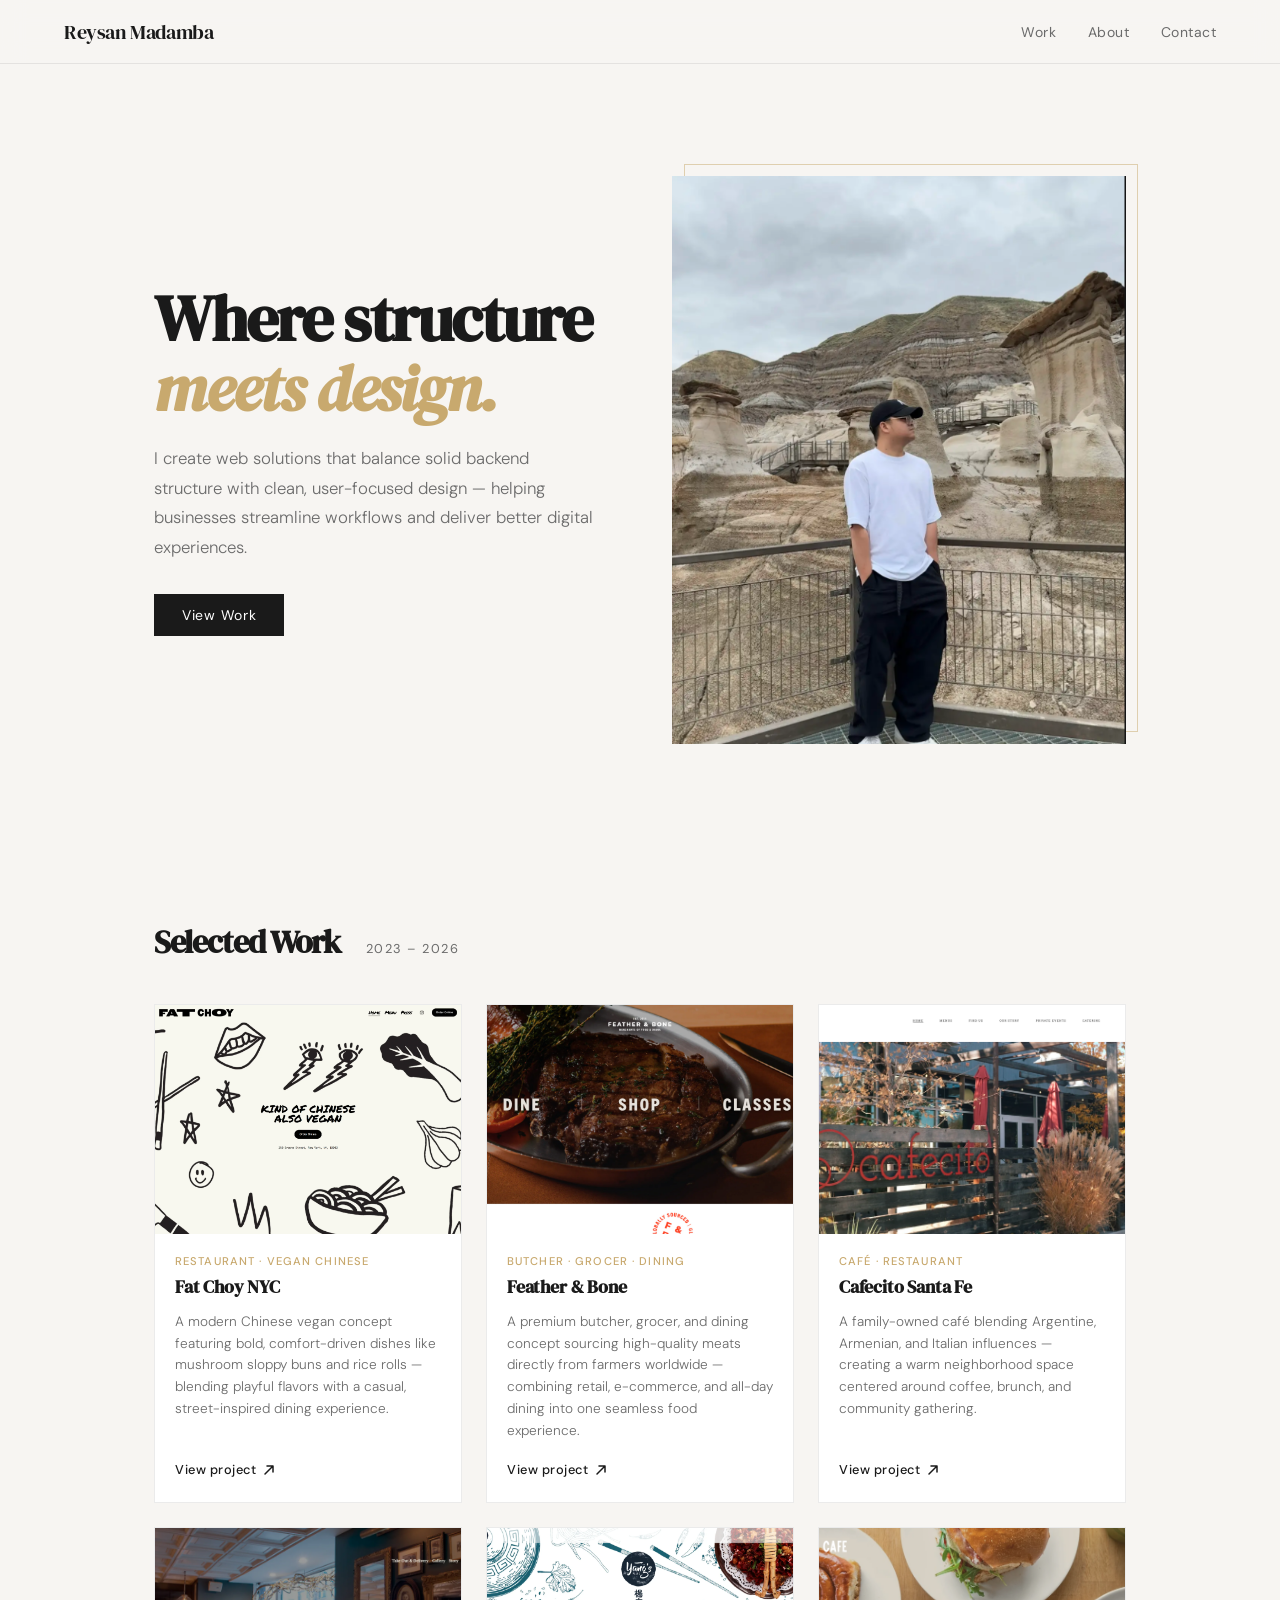
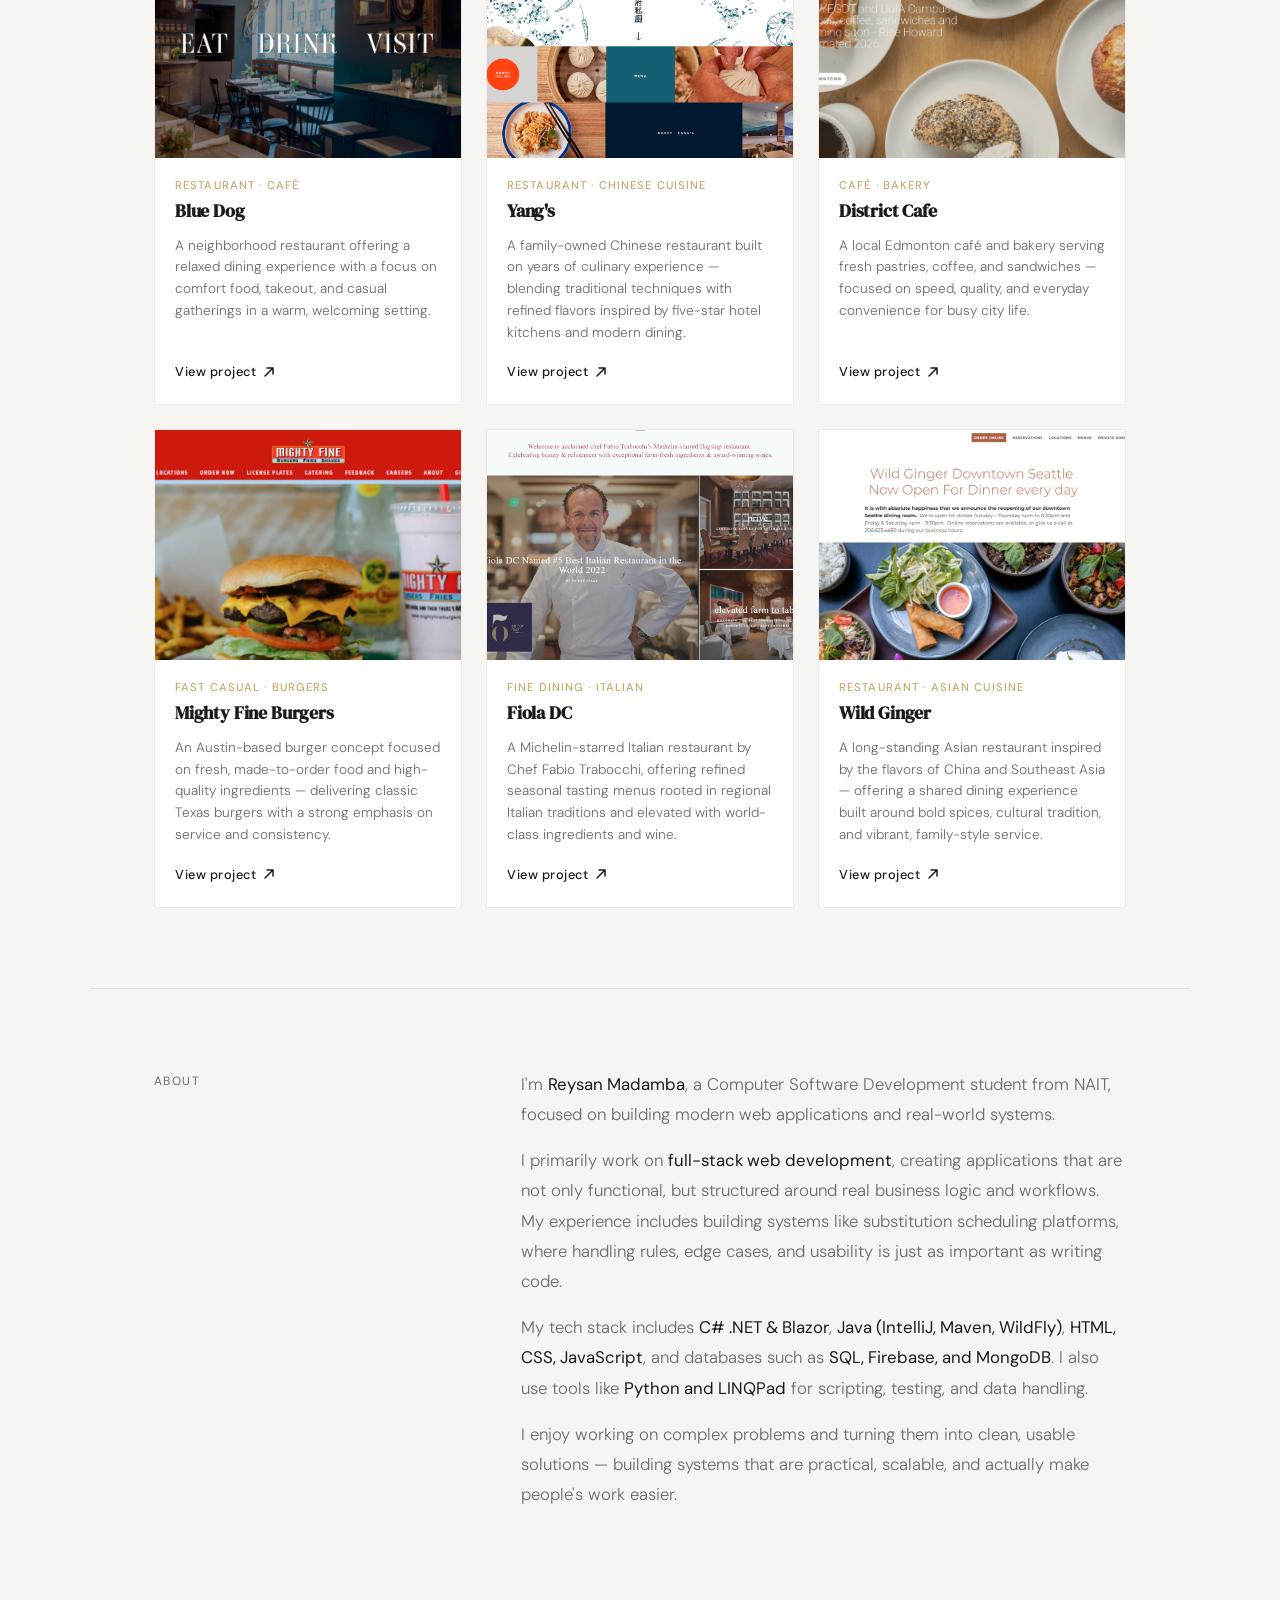
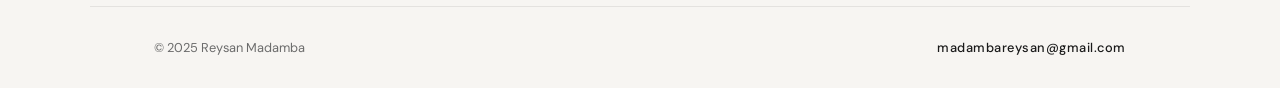
==== index.html @ d759463b "initial commit" ====
<!DOCTYPE html>
<html lang="en">

<head>
    <meta charset="UTF-8" />
    <meta name="viewport" content="width=device-width, initial-scale=1.0" />
    <title>Portfolio</title>
    <link
        href="https://fonts.googleapis.com/css2?family=DM+Serif+Display:ital@0;1&family=DM+Sans:wght@300;400;500&display=swap"
        rel="stylesheet" />
    <link rel="stylesheet" href="style.css" />
</head>

<body>

    <!-- NAV -->
    <nav>
        <a class="nav-logo" href="#">Reysan Madamba</a>
        <ul class="nav-links">
            <li><a href="#work">Work</a></li>
            <li><a href="#about">About</a></li>
            <li><a href="mailto:your@email.com">Contact</a></li>
        </ul>
    </nav>

    <!-- HERO -->
    <section class="hero">
        <div class="hero-text">
            <h1>Where structure<br /><em>meets design.</em></h1>

            <p>
                I create web solutions that balance solid backend structure with clean, user-focused design —
                helping businesses streamline workflows and deliver better digital experiences.
            </p>
            <a class="hero-cta" href="#work">View Work</a>
        </div>
        <div class="hero-photo">
            <img src="img/my-photo.png" alt="Portrait photo" />
        </div>
    </section>

    <!-- WORK -->
    <section class="work-section" id="work">
        <div class="section-header">
            <h2>Selected Work</h2>
            <span>2023 – 2026</span>
        </div>

        <div class="grid">

            <!-- Card 1 -->
            <a class="card" href="https://www.fatchoynyc.com/" target="_blank" rel="noopener">
                <div class="card-thumb">
                    <img src="img/fatchoy.png" alt="Fatchoy NYC" />
                </div>
                <div class="card-body">
                    <span class="card-tag">Restaurant · Vegan Chinese</span>
                    <h3 class="card-title">Fat Choy NYC</h3>
                    <p class="card-desc">
                        A modern Chinese vegan concept featuring bold, comfort-driven dishes like mushroom sloppy buns
                        and rice rolls — blending playful flavors with a casual, street-inspired dining experience.
                    </p>
                    <span class="card-link">
                        View project
                        <svg width="12" height="12" viewBox="0 0 12 12" fill="none" xmlns="http://www.w3.org/2000/svg">
                            <path d="M2 10L10 2M10 2H4M10 2V8" stroke="currentColor" stroke-width="1.5"
                                stroke-linecap="round" stroke-linejoin="round" />
                        </svg>
                    </span>
                </div>
            </a>

            <a class="card" href="https://featherandbone.com.hk/" target="_blank" rel="noopener">
                <div class="card-thumb">
                    <img src="img/Feather & Bone.png" alt="Feather & Bone" />
                </div>
                <div class="card-body">
                    <span class="card-tag">Butcher · Grocer · Dining</span>
                    <h3 class="card-title">Feather &amp; Bone</h3>
                    <p class="card-desc">
                        A premium butcher, grocer, and dining concept sourcing high-quality meats directly
                        from farmers worldwide — combining retail, e-commerce, and all-day dining into one
                        seamless food experience.
                    </p>
                    <span class="card-link">
                        View project
                        <svg width="12" height="12" viewBox="0 0 12 12" fill="none" xmlns="http://www.w3.org/2000/svg">
                            <path d="M2 10L10 2M10 2H4M10 2V8" stroke="currentColor" stroke-width="1.5"
                                stroke-linecap="round" stroke-linejoin="round" />
                        </svg>
                    </span>
                </div>
            </a>

            <a class="card" href="https://www.cafecitosantafe.com/" target="_blank" rel="noopener">
                <div class="card-thumb">
                    <img src="img/cafecito.png" alt="Cafecito Santa Fe" />
                </div>
                <div class="card-body">
                    <span class="card-tag">Café · Restaurant</span>
                    <h3 class="card-title">Cafecito Santa Fe</h3>
                    <p class="card-desc">
                        A family-owned café blending Argentine, Armenian, and Italian influences —
                        creating a warm neighborhood space centered around coffee, brunch, and
                        community gathering.
                    </p>
                    <span class="card-link">
                        View project
                        <svg width="12" height="12" viewBox="0 0 12 12" fill="none" xmlns="http://www.w3.org/2000/svg">
                            <path d="M2 10L10 2M10 2H4M10 2V8" stroke="currentColor" stroke-width="1.5"
                                stroke-linecap="round" stroke-linejoin="round" />
                        </svg>
                    </span>
                </div>
            </a>

            <a class="card" href="https://www.bluedognyc.com" target="_blank" rel="noopener">
                <div class="card-thumb">
                    <img src="img/bluedog.png" alt="Blue Dog NYC" />
                </div>
                <div class="card-body">
                    <span class="card-tag">Restaurant · Café</span>
                    <h3 class="card-title">Blue Dog</h3>
                    <p class="card-desc">
                        A neighborhood restaurant offering a relaxed dining experience with a focus on
                        comfort food, takeout, and casual gatherings in a warm, welcoming setting.
                    </p>
                    <span class="card-link">
                        View project
                        <svg width="12" height="12" viewBox="0 0 12 12" fill="none" xmlns="http://www.w3.org/2000/svg">
                            <path d="M2 10L10 2M10 2H4M10 2V8" stroke="currentColor" stroke-width="1.5"
                                stroke-linecap="round" stroke-linejoin="round" />
                        </svg>
                    </span>
                </div>
            </a>

            <a class="card" href="https://www.yangs.com.au/" target="_blank" rel="noopener">
                <div class="card-thumb">
                    <img src="img/yang.png" alt="Yang's Restaurant" />
                </div>
                <div class="card-body">
                    <span class="card-tag">Restaurant · Chinese Cuisine</span>
                    <h3 class="card-title">Yang's</h3>
                    <p class="card-desc">
                        A family-owned Chinese restaurant built on years of culinary experience —
                        blending traditional techniques with refined flavors inspired by five-star
                        hotel kitchens and modern dining.
                    </p>
                    <span class="card-link">
                        View project
                        <svg width="12" height="12" viewBox="0 0 12 12" fill="none" xmlns="http://www.w3.org/2000/svg">
                            <path d="M2 10L10 2M10 2H4M10 2V8" stroke="currentColor" stroke-width="1.5"
                                stroke-linecap="round" stroke-linejoin="round" />
                        </svg>
                    </span>
                </div>
            </a>

            <a class="card" href="https://districtcafe.ca/" target="_blank" rel="noopener">
                <div class="card-thumb">
                    <img src="img/distric-cafe.png" alt="District Cafe & Bakery" />
                </div>
                <div class="card-body">
                    <span class="card-tag">Café · Bakery</span>
                    <h3 class="card-title">District Cafe</h3>
                    <p class="card-desc">
                        A local Edmonton café and bakery serving fresh pastries, coffee, and sandwiches —
                        focused on speed, quality, and everyday convenience for busy city life.
                    </p>
                    <span class="card-link">
                        View project
                        <svg width="12" height="12" viewBox="0 0 12 12" fill="none" xmlns="http://www.w3.org/2000/svg">
                            <path d="M2 10L10 2M10 2H4M10 2V8" stroke="currentColor" stroke-width="1.5"
                                stroke-linecap="round" stroke-linejoin="round" />
                        </svg>
                    </span>
                </div>
            </a>

            <!-- Card 7 -->
            <a class="card" href="https://www.mightyfineburgers.com/" target="_blank" rel="noopener">
                <div class="card-thumb">
                    <img src="img/mighty-fine.png" alt="Mighty Fine Burgers" />
                </div>
                <div class="card-body">
                    <span class="card-tag">Fast Casual · Burgers</span>
                    <h3 class="card-title">Mighty Fine Burgers</h3>
                    <p class="card-desc">
                        An Austin-based burger concept focused on fresh, made-to-order food and high-quality ingredients
                        —
                        delivering classic Texas burgers with a strong emphasis on service and consistency.
                    </p>
                    <span class="card-link">
                        View project
                        <svg width="12" height="12" viewBox="0 0 12 12" fill="none" xmlns="http://www.w3.org/2000/svg">
                            <path d="M2 10L10 2M10 2H4M10 2V8" stroke="currentColor" stroke-width="1.5"
                                stroke-linecap="round" stroke-linejoin="round" />
                        </svg>
                    </span>
                </div>
            </a>

            <!-- Card 8 -->
            <a class="card" href="https://www.fioladc.com/" target="_blank" rel="noopener">
                <div class="card-thumb">
                    <img src="img/fiola.png" alt="Fiola DC" />
                </div>
                <div class="card-body">
                    <span class="card-tag">Fine Dining · Italian</span>
                    <h3 class="card-title">Fiola DC</h3>
                    <p class="card-desc">
                        A Michelin-starred Italian restaurant by Chef Fabio Trabocchi, offering refined
                        seasonal tasting menus rooted in regional Italian traditions and elevated with
                        world-class ingredients and wine.
                    </p>
                    <span class="card-link">
                        View project
                        <svg width="12" height="12" viewBox="0 0 12 12" fill="none" xmlns="http://www.w3.org/2000/svg">
                            <path d="M2 10L10 2M10 2H4M10 2V8" stroke="currentColor" stroke-width="1.5"
                                stroke-linecap="round" stroke-linejoin="round" />
                        </svg>
                    </span>
                </div>
            </a>

            <!-- Card 9 -->
            <a class="card" href="https://www.wildginger.net/" target="_blank" rel="noopener">
                <div class="card-thumb">
                    <img src="img/wild-ginger.png" alt="Wild Ginger" />
                </div>
                <div class="card-body">
                    <span class="card-tag">Restaurant · Asian Cuisine</span>
                    <h3 class="card-title">Wild Ginger</h3>
                    <p class="card-desc">
                        A long-standing Asian restaurant inspired by the flavors of China and Southeast Asia —
                        offering a shared dining experience built around bold spices, cultural tradition,
                        and vibrant, family-style service.
                    </p>
                    <span class="card-link">
                        View project
                        <svg width="12" height="12" viewBox="0 0 12 12" fill="none" xmlns="http://www.w3.org/2000/svg">
                            <path d="M2 10L10 2M10 2H4M10 2V8" stroke="currentColor" stroke-width="1.5"
                                stroke-linecap="round" stroke-linejoin="round" />
                        </svg>
                    </span>
                </div>
            </a>

        </div>
    </section>

    <!-- ABOUT -->
    <section class="about-section" id="about">
        <span class="about-label">About</span>
        <div class="about-content">
            <p>
                I'm <strong>Reysan Madamba</strong>, a Computer Software Development student from NAIT,
                focused on building modern web applications and real-world systems.
            </p>

            <p>
                I primarily work on <strong>full-stack web development</strong>, creating applications that
                are not only functional, but structured around real business logic and workflows.
                My experience includes building systems like substitution scheduling platforms,
                where handling rules, edge cases, and usability is just as important as writing code.
            </p>

            <p>
                My tech stack includes <strong>C# .NET & Blazor</strong>, <strong>Java (IntelliJ, Maven,
                    WildFly)</strong>,
                <strong>HTML, CSS, JavaScript</strong>, and databases such as <strong>SQL, Firebase, and
                    MongoDB</strong>.
                I also use tools like <strong>Python and LINQPad</strong> for scripting, testing, and data handling.
            </p>

            <p>
                I enjoy working on complex problems and turning them into clean, usable solutions —
                building systems that are practical, scalable, and actually make people's work easier.
            </p>
        </div>
    </section>

    <!-- FOOTER -->
    <footer>
        <p>&copy; 2025 Reysan Madamba</p>
        <a href="mailto:your@email.com">madambareysan@gmail.com</a>
    </footer>

</body>

</html>
---- style.css ----
*,
*::before,
*::after {
    box-sizing: border-box;
    margin: 0;
    padding: 0;
}

:root {
    --bg: #f7f5f2;
    --surface: #ffffff;
    --text-primary: #1a1a1a;
    --text-secondary: #6b6b6b;
    --accent: #c8a96e;
    --border: rgba(0, 0, 0, 0.08);
    --card-hover: #fdfcfb;
}

body {
    font-family: 'DM Sans', sans-serif;
    background: var(--bg);
    color: var(--text-primary);
    min-height: 100vh;
}

/* ── NAV ── */
nav {
    position: sticky;
    top: 0;
    z-index: 10;
    background: rgba(247, 245, 242, 0.85);
    backdrop-filter: blur(12px);
    border-bottom: 1px solid var(--border);
    padding: 0 5vw;
    display: flex;
    align-items: center;
    justify-content: space-between;
    height: 64px;
}

.nav-logo {
    font-family: 'DM Serif Display', serif;
    font-size: 1.25rem;
    color: var(--text-primary);
    text-decoration: none;
    letter-spacing: -0.02em;
}

.nav-links {
    display: flex;
    gap: 2rem;
    list-style: none;
}

.nav-links a {
    font-size: 0.875rem;
    font-weight: 400;
    color: var(--text-secondary);
    text-decoration: none;
    letter-spacing: 0.03em;
    transition: color 0.2s;
}

.nav-links a:hover {
    color: var(--text-primary);
}

/* ── HERO ── */
.hero {
    display: grid;
    grid-template-columns: 1fr 1fr;
    align-items: center;
    gap: 4rem;
    padding: 7rem 5vw 6rem;
    max-width: 1100px;
    margin: 0 auto;
}

.hero-text h1 {
    font-family: 'DM Serif Display', serif;
    font-size: clamp(2.8rem, 5vw, 4.2rem);
    line-height: 1.1;
    letter-spacing: -0.03em;
    margin-bottom: 1.25rem;
}

.hero-text h1 em {
    font-style: italic;
    color: var(--accent);
}

.hero-text p {
    font-size: 1.05rem;
    font-weight: 300;
    color: var(--text-secondary);
    line-height: 1.75;
    max-width: 440px;
    margin-bottom: 2rem;
}

.hero-cta {
    display: inline-block;
    padding: 0.75rem 1.75rem;
    background: var(--text-primary);
    color: #fff;
    font-family: 'DM Sans', sans-serif;
    font-size: 0.875rem;
    font-weight: 400;
    letter-spacing: 0.05em;
    text-decoration: none;
    transition: background 0.2s;
}

.hero-cta:hover {
    background: #333;
}

.hero-photo {
    position: relative;
}

.hero-photo img {
    width: 100%;
    aspect-ratio: 4/5;
    object-fit: cover;
    display: block;
}

.hero-photo::before {
    content: '';
    position: absolute;
    inset: -12px -12px 12px 12px;
    border: 1px solid var(--accent);
    z-index: -1;
    opacity: 0.5;
}

/* ── SECTION HEADER ── */
.section-header {
    display: flex;
    align-items: baseline;
    gap: 1.5rem;
    margin-bottom: 2.5rem;
}

.section-header h2 {
    font-family: 'DM Serif Display', serif;
    font-size: 2rem;
    letter-spacing: -0.03em;
}

.section-header span {
    font-size: 0.8rem;
    letter-spacing: 0.12em;
    color: var(--text-secondary);
    text-transform: uppercase;
}

/* ── WORK GRID ── */
.work-section {
    padding: 5rem 5vw;
    max-width: 1100px;
    margin: 0 auto;
}

.grid {
    display: grid;
    grid-template-columns: repeat(3, 1fr);
    gap: 1.5rem;
}

.card {
    background: var(--surface);
    border: 1px solid var(--border);
    overflow: hidden;
    text-decoration: none;
    color: inherit;
    display: flex;
    flex-direction: column;
    transition: transform 0.25s ease, box-shadow 0.25s ease;
    cursor: pointer;
}

.card:hover {
    transform: translateY(-4px);
    box-shadow: 0 16px 40px rgba(0, 0, 0, 0.07);
}

.card-thumb {
    aspect-ratio: 4/3;
    overflow: hidden;
    background: #ede8e1;
    position: relative;
}

.card-thumb img {
    width: 100%;
    height: 100%;
    object-fit: cover;
    transition: transform 0.4s ease;
}

.card:hover .card-thumb img {
    transform: scale(1.04);
}

.card-thumb .thumb-placeholder {
    width: 100%;
    height: 100%;
    display: flex;
    align-items: center;
    justify-content: center;
    font-family: 'DM Serif Display', serif;
    font-size: 2.5rem;
    color: var(--accent);
    opacity: 0.5;
}

.card-body {
    padding: 1.25rem 1.25rem 1.5rem;
    flex: 1;
    display: flex;
    flex-direction: column;
    gap: 0.5rem;
}

.card-tag {
    font-size: 0.7rem;
    letter-spacing: 0.1em;
    text-transform: uppercase;
    color: var(--accent);
    font-weight: 500;
}

.card-title {
    font-family: 'DM Serif Display', serif;
    font-size: 1.1rem;
    letter-spacing: -0.01em;
    line-height: 1.3;
}

.card-desc {
    font-size: 0.85rem;
    color: var(--text-secondary);
    font-weight: 300;
    line-height: 1.6;
    margin-top: 0.25rem;
    flex: 1;
}

.card-link {
    margin-top: 0.75rem;
    font-size: 0.8rem;
    color: var(--text-primary);
    font-weight: 500;
    letter-spacing: 0.04em;
    display: flex;
    align-items: center;
    gap: 0.4rem;
}

.card-link svg {
    transition: transform 0.2s;
}

.card:hover .card-link svg {
    transform: translate(2px, -2px);
}

/* ── ABOUT ── */
.about-section {
    border-top: 1px solid var(--border);
    padding: 5rem 5vw;
    max-width: 1100px;
    margin: 0 auto;
    display: grid;
    grid-template-columns: 1fr 2fr;
    gap: 4rem;
    align-items: start;
}

.about-label {
    font-size: 0.75rem;
    letter-spacing: 0.12em;
    text-transform: uppercase;
    color: var(--text-secondary);
    padding-top: 0.3rem;
}

.about-content p {
    font-size: 1.05rem;
    font-weight: 300;
    color: var(--text-secondary);
    line-height: 1.8;
    margin-bottom: 1rem;
}

.about-content p strong {
    color: var(--text-primary);
    font-weight: 400;
}

/* ── FOOTER ── */
footer {
    border-top: 1px solid var(--border);
    padding: 2rem 5vw;
    display: flex;
    align-items: center;
    justify-content: space-between;
    max-width: 1100px;
    margin: 0 auto;
}

footer p {
    font-size: 0.8rem;
    color: var(--text-secondary);
}

footer a {
    font-size: 0.8rem;
    color: var(--text-primary);
    text-decoration: none;
    font-weight: 500;
    letter-spacing: 0.04em;
}

footer a:hover {
    text-decoration: underline;
}

/* ── RESPONSIVE ── */
@media (max-width: 768px) {
    .hero {
        grid-template-columns: 1fr;
        padding: 3rem 5vw;
        gap: 2.5rem;
    }

    .hero-photo {
        order: -1;
        max-width: 320px;
    }

    .grid {
        grid-template-columns: 1fr;
    }

    .about-section {
        grid-template-columns: 1fr;
        gap: 1.5rem;
    }
}

@media (min-width: 769px) and (max-width: 1024px) {
    .grid {
        grid-template-columns: repeat(2, 1fr);
    }
}
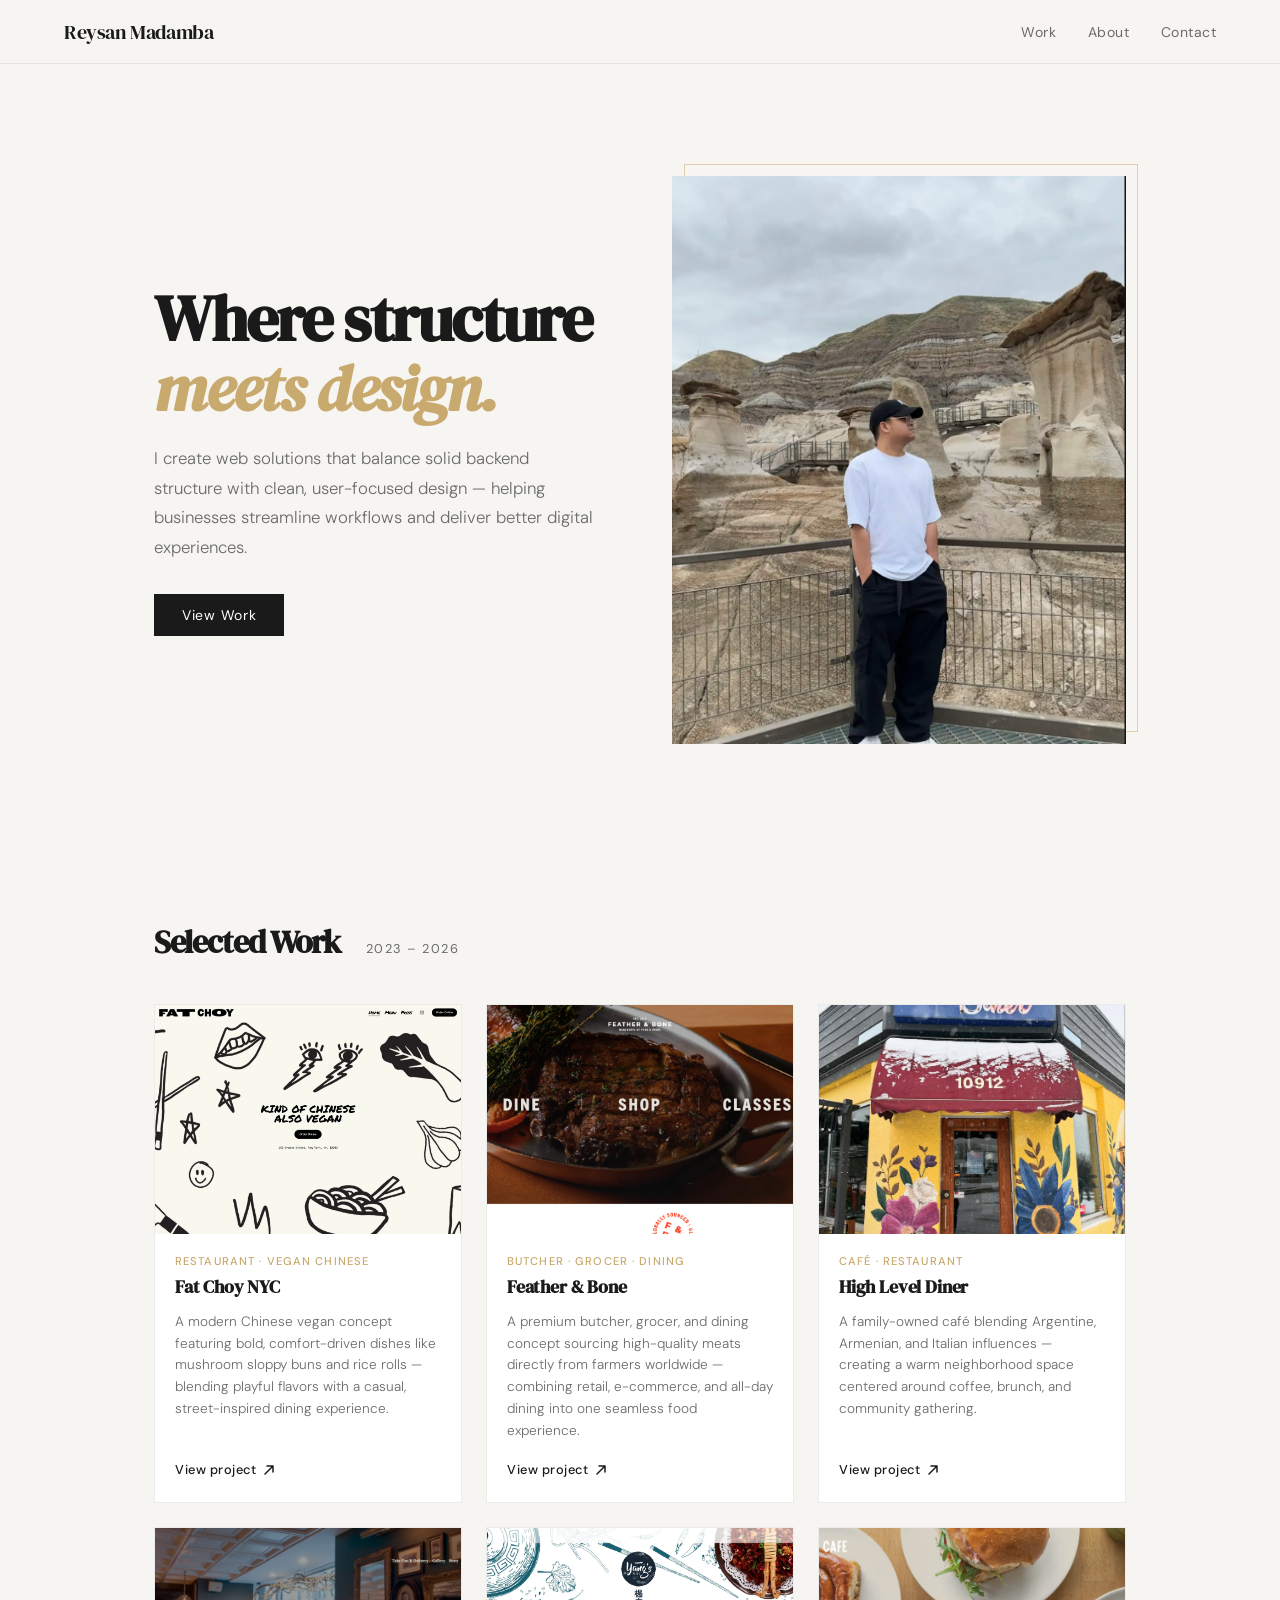
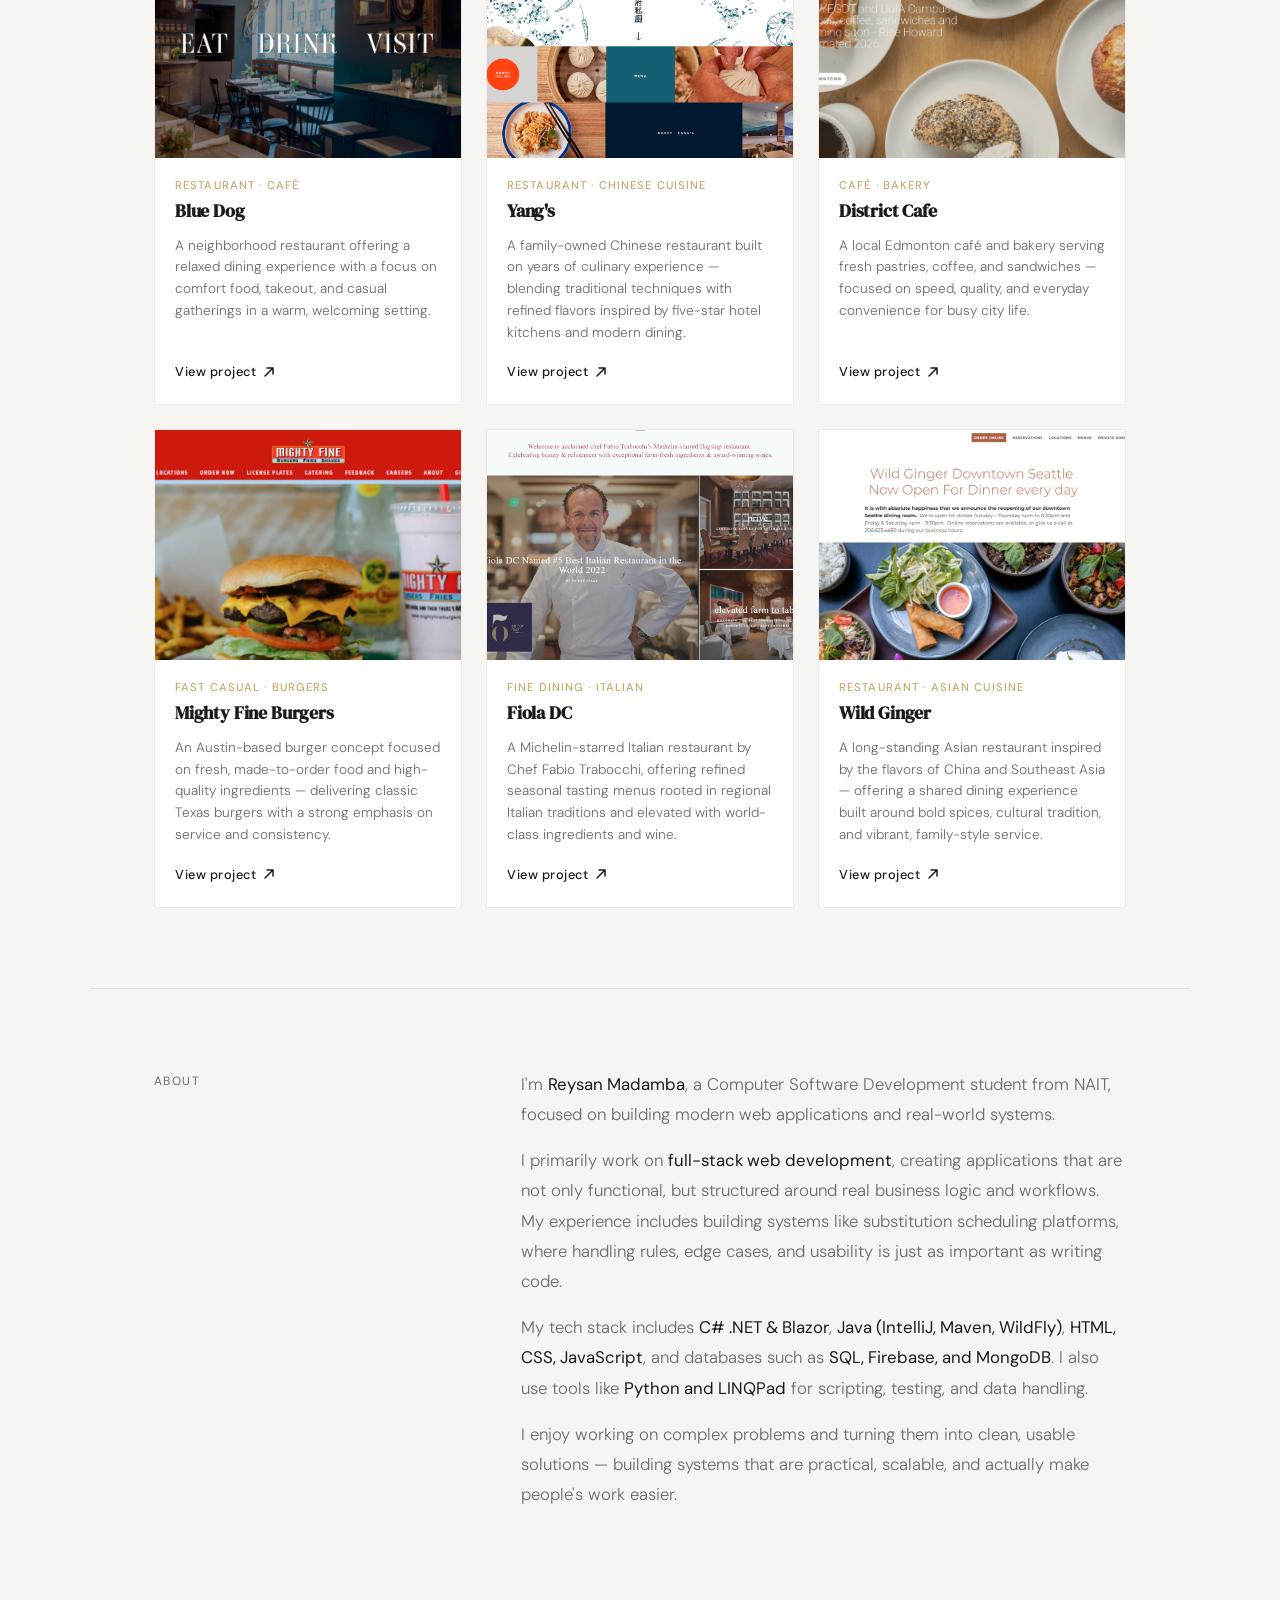
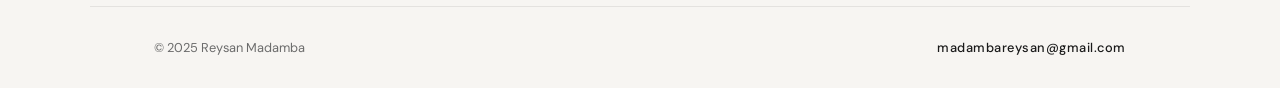
==== commit 963d9e57: "update" ====
--- a/index.html
+++ b/index.html
@@ -70,6 +70,7 @@
                 </div>
             </a>
 
+            <!-- Card 2 -->
             <a class="card" href="https://featherandbone.com.hk/" target="_blank" rel="noopener">
                 <div class="card-thumb">
                     <img src="img/Feather & Bone.png" alt="Feather & Bone" />
@@ -92,13 +93,14 @@
                 </div>
             </a>
 
-            <a class="card" href="https://www.cafecitosantafe.com/" target="_blank" rel="noopener">
-                <div class="card-thumb">
-                    <img src="img/cafecito.png" alt="Cafecito Santa Fe" />
+            <!-- Card 3 — Cafecito (local replica) -->
+            <a class="card" href="highlevel/highlevel-home.html">
+                <div class="card-thumb">
+                    <img src="highlevel/img/cover.jpg" alt="Cafecito Santa Fe" />
                 </div>
                 <div class="card-body">
                     <span class="card-tag">Café · Restaurant</span>
-                    <h3 class="card-title">Cafecito Santa Fe</h3>
+                    <h3 class="card-title">High Level Diner</h3>
                     <p class="card-desc">
                         A family-owned café blending Argentine, Armenian, and Italian influences —
                         creating a warm neighborhood space centered around coffee, brunch, and
@@ -114,6 +116,7 @@
                 </div>
             </a>
 
+            <!-- Card 4 -->
             <a class="card" href="https://www.bluedognyc.com" target="_blank" rel="noopener">
                 <div class="card-thumb">
                     <img src="img/bluedog.png" alt="Blue Dog NYC" />
@@ -135,6 +138,7 @@
                 </div>
             </a>
 
+            <!-- Card 5 -->
             <a class="card" href="https://www.yangs.com.au/" target="_blank" rel="noopener">
                 <div class="card-thumb">
                     <img src="img/yang.png" alt="Yang's Restaurant" />
@@ -157,6 +161,7 @@
                 </div>
             </a>
 
+            <!-- Card 6 -->
             <a class="card" href="https://districtcafe.ca/" target="_blank" rel="noopener">
                 <div class="card-thumb">
                     <img src="img/distric-cafe.png" alt="District Cafe & Bakery" />
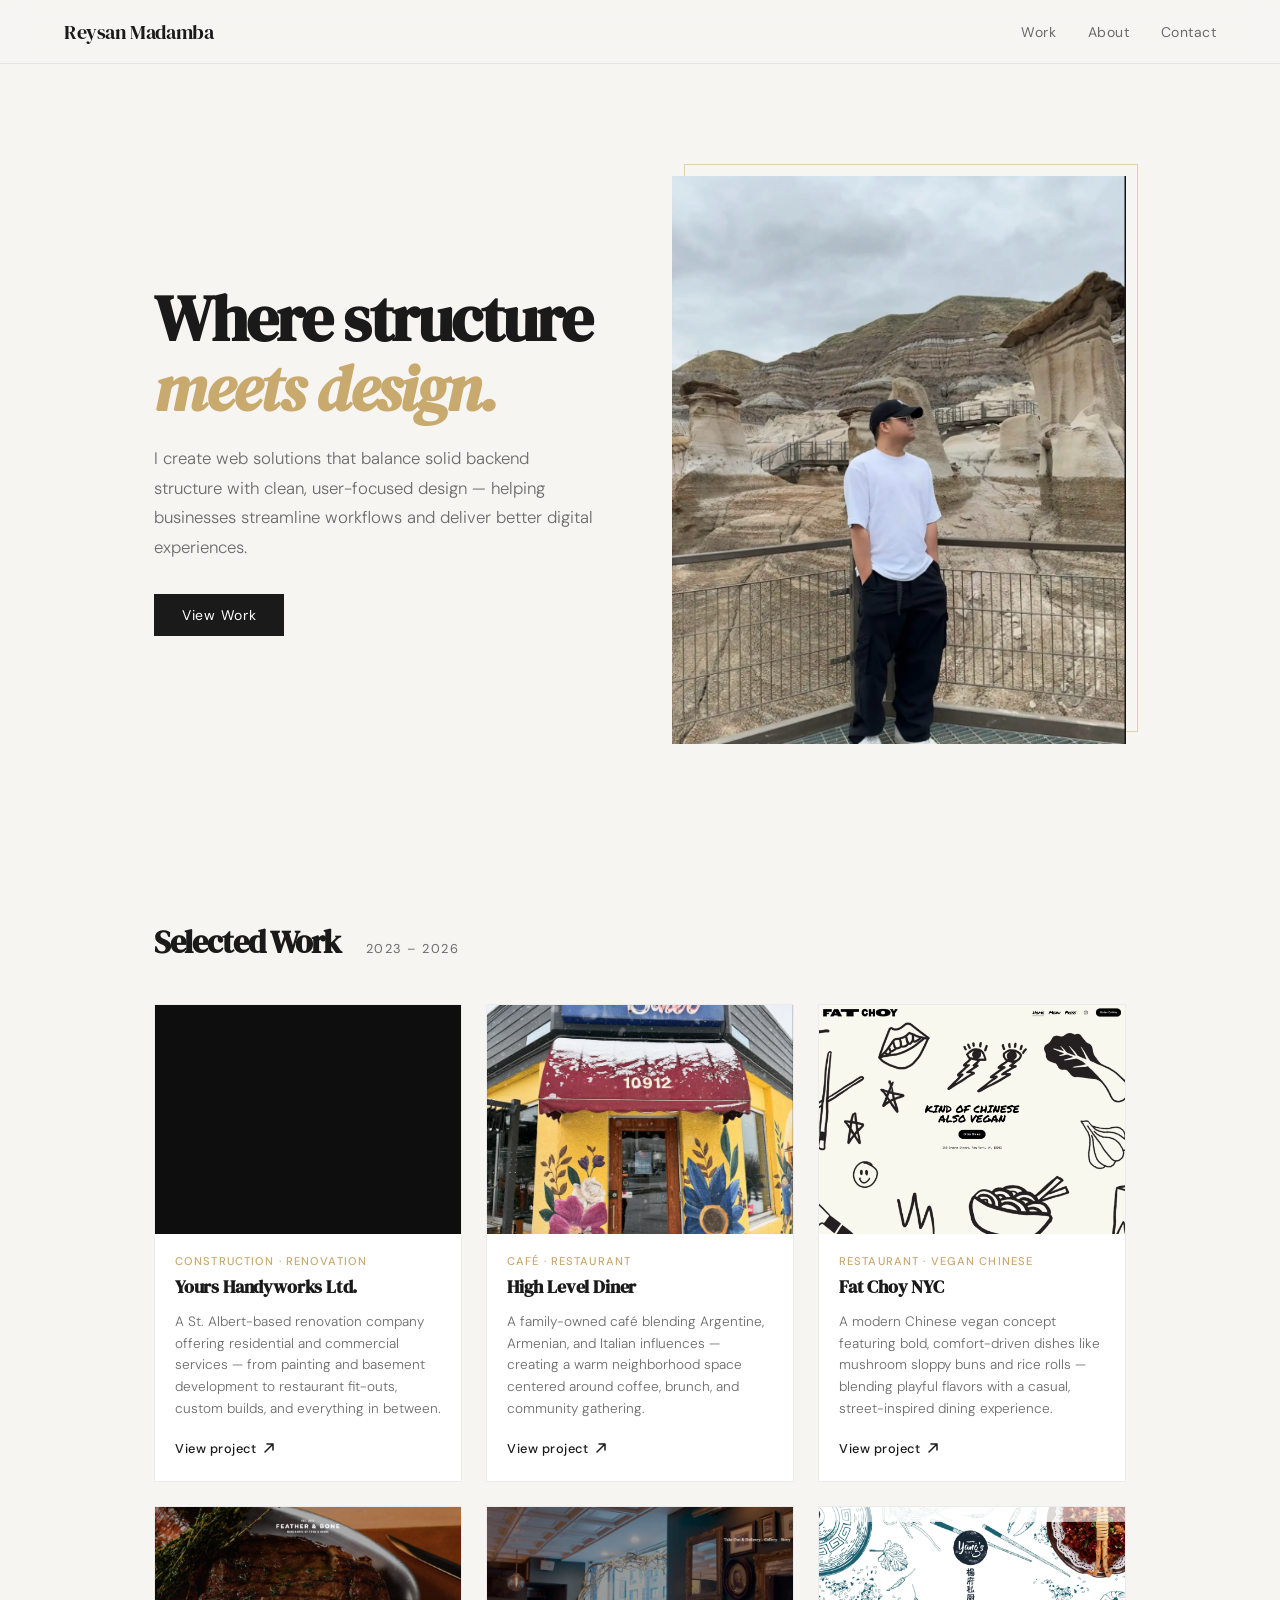
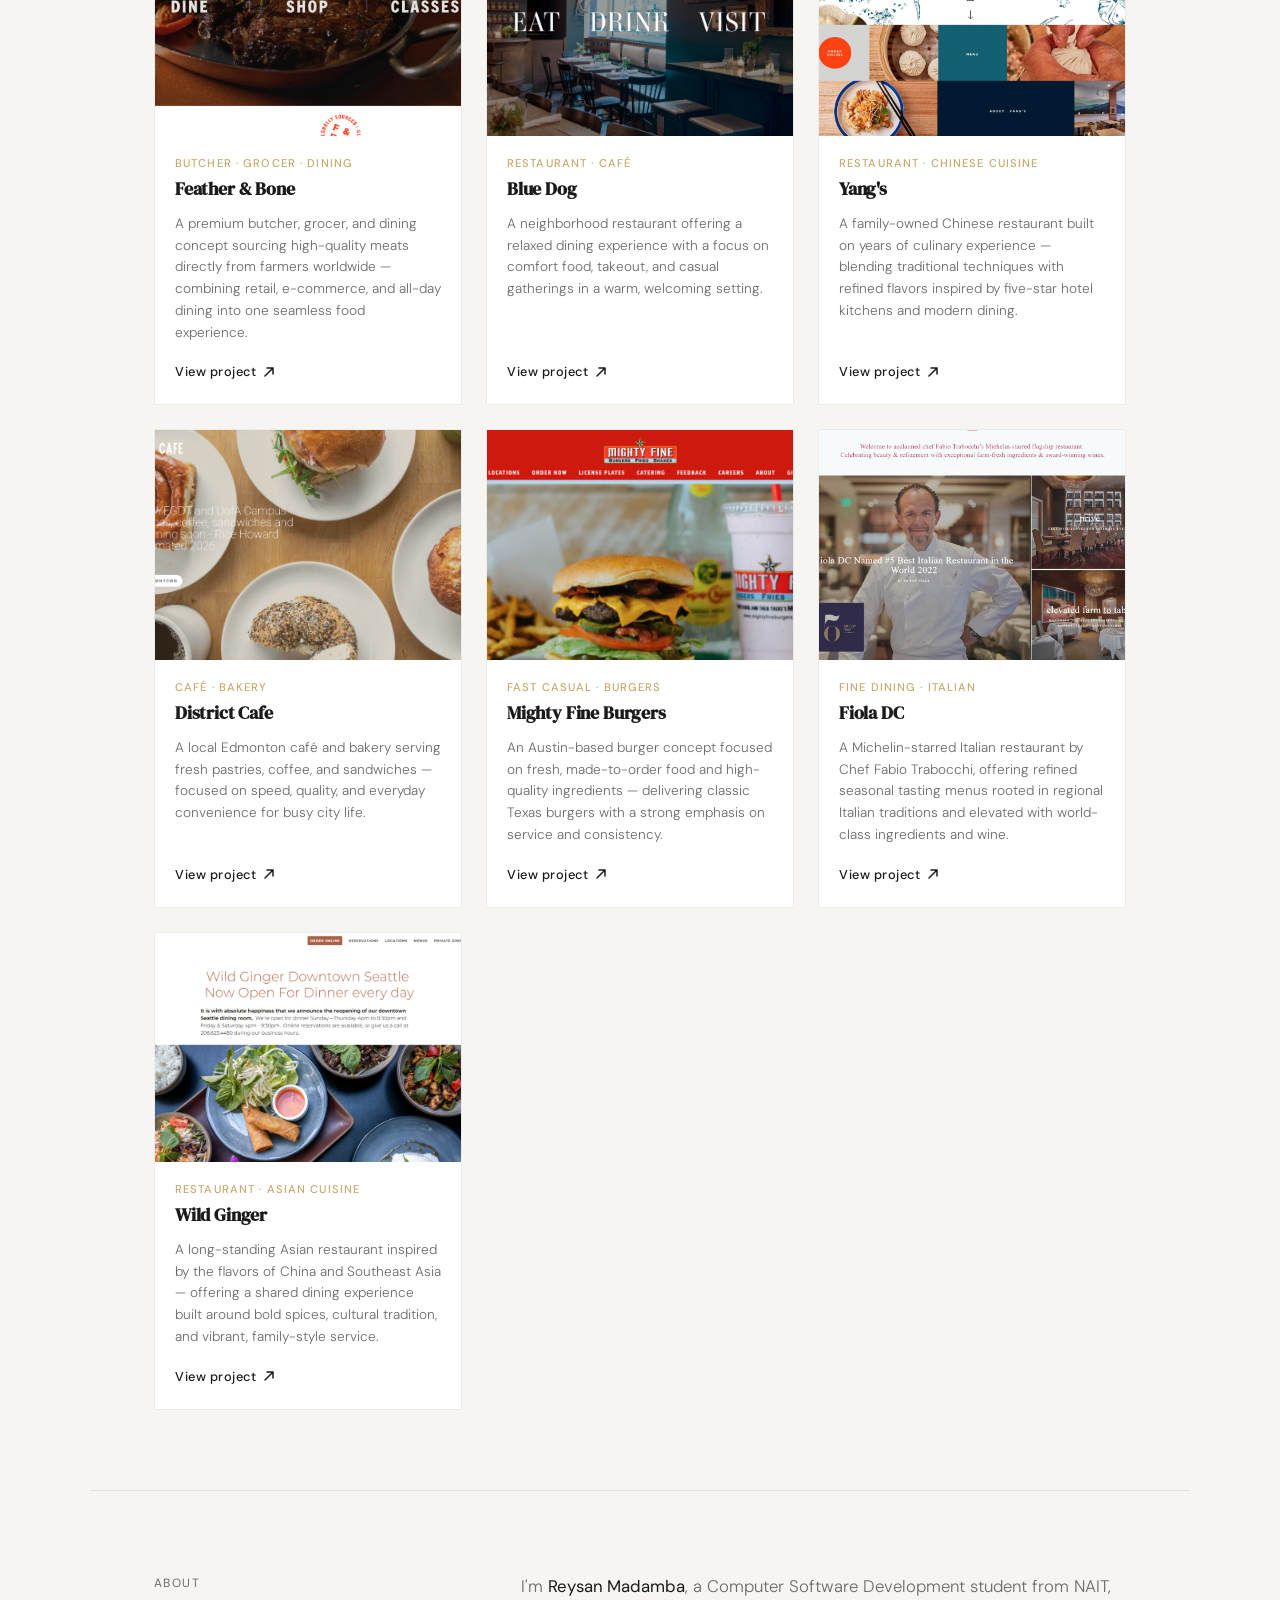
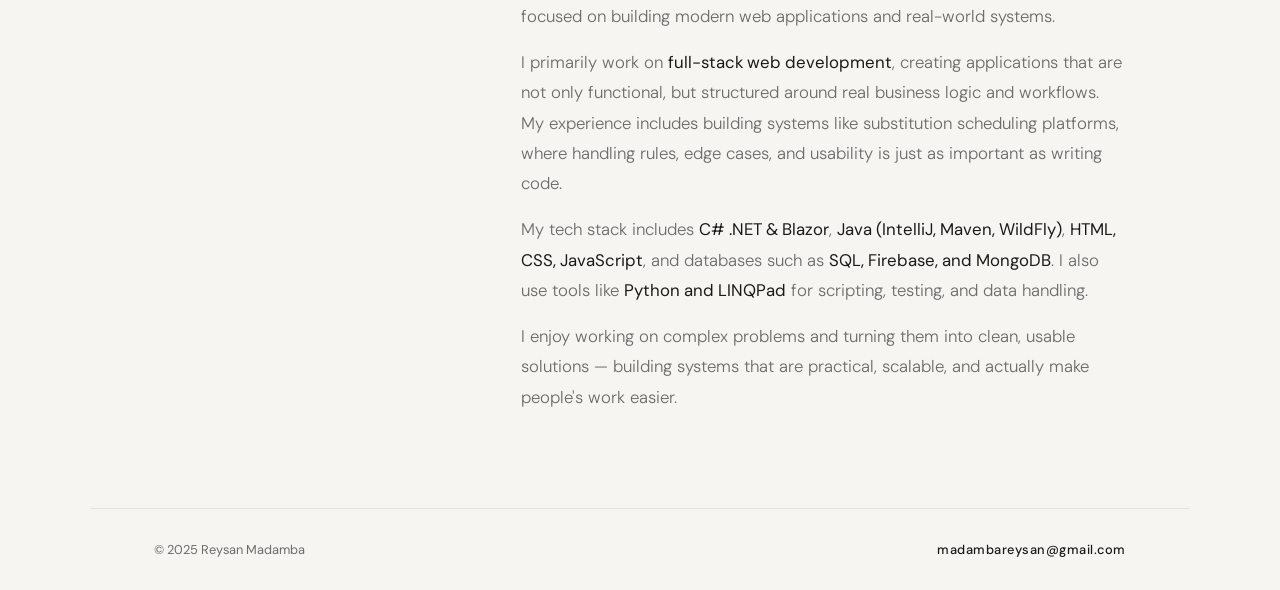
==== commit b6fc0b16: "add yourshandyworks" ====
--- a/index.html
+++ b/index.html
@@ -27,7 +27,6 @@
     <section class="hero">
         <div class="hero-text">
             <h1>Where structure<br /><em>meets design.</em></h1>
-
             <p>
                 I create web solutions that balance solid backend structure with clean, user-focused design —
                 helping businesses streamline workflows and deliver better digital experiences.
@@ -48,7 +47,54 @@
 
         <div class="grid">
 
-            <!-- Card 1 -->
+            <!-- Card 1 — Yours Handyworks -->
+            <a class="card" href="yourshandyworks/index.html" target="_blank" rel="noopener">
+                <div class="card-thumb">
+                    <img src="img/yourshandyworks.svg" alt="Yours Handyworks Ltd."
+                        onerror="this.style.display='none';this.parentElement.style.background='#0E0E0E';" />
+                </div>
+                <div class="card-body">
+                    <span class="card-tag">Construction · Renovation</span>
+                    <h3 class="card-title">Yours Handyworks Ltd.</h3>
+                    <p class="card-desc">
+                        A St. Albert-based renovation company offering residential and commercial
+                        services — from painting and basement development to restaurant fit-outs,
+                        custom builds, and everything in between.
+                    </p>
+                    <span class="card-link">
+                        View project
+                        <svg width="12" height="12" viewBox="0 0 12 12" fill="none" xmlns="http://www.w3.org/2000/svg">
+                            <path d="M2 10L10 2M10 2H4M10 2V8" stroke="currentColor" stroke-width="1.5"
+                                stroke-linecap="round" stroke-linejoin="round" />
+                        </svg>
+                    </span>
+                </div>
+            </a>
+
+            <!-- Card 2 — High Level Diner -->
+            <a class="card" href="highlevel/highlevel-home.html">
+                <div class="card-thumb">
+                    <img src="highlevel/img/cover.jpg" alt="High Level Diner" />
+                </div>
+                <div class="card-body">
+                    <span class="card-tag">Café · Restaurant</span>
+                    <h3 class="card-title">High Level Diner</h3>
+                    <p class="card-desc">
+                        A family-owned café blending Argentine, Armenian, and Italian influences —
+                        creating a warm neighborhood space centered around coffee, brunch, and
+                        community gathering.
+                    </p>
+                    <span class="card-link">
+                        View project
+                        <svg width="12" height="12" viewBox="0 0 12 12" fill="none" xmlns="http://www.w3.org/2000/svg">
+                            <path d="M2 10L10 2M10 2H4M10 2V8" stroke="currentColor" stroke-width="1.5"
+                                stroke-linecap="round" stroke-linejoin="round" />
+                        </svg>
+                    </span>
+                </div>
+            </a>
+
+            <!-- Card 3 — Fat Choy NYC -->
             <a class="card" href="https://www.fatchoynyc.com/" target="_blank" rel="noopener">
                 <div class="card-thumb">
                     <img src="img/fatchoy.png" alt="Fatchoy NYC" />
@@ -70,7 +116,7 @@
                 </div>
             </a>
 
-            <!-- Card 2 -->
+            <!-- Card 4 — Feather & Bone -->
             <a class="card" href="https://featherandbone.com.hk/" target="_blank" rel="noopener">
                 <div class="card-thumb">
                     <img src="img/Feather & Bone.png" alt="Feather & Bone" />
@@ -93,30 +139,7 @@
                 </div>
             </a>
 
-            <!-- Card 3 — Cafecito (local replica) -->
-            <a class="card" href="highlevel/highlevel-home.html">
-                <div class="card-thumb">
-                    <img src="highlevel/img/cover.jpg" alt="Cafecito Santa Fe" />
-                </div>
-                <div class="card-body">
-                    <span class="card-tag">Café · Restaurant</span>
-                    <h3 class="card-title">High Level Diner</h3>
-                    <p class="card-desc">
-                        A family-owned café blending Argentine, Armenian, and Italian influences —
-                        creating a warm neighborhood space centered around coffee, brunch, and
-                        community gathering.
-                    </p>
-                    <span class="card-link">
-                        View project
-                        <svg width="12" height="12" viewBox="0 0 12 12" fill="none" xmlns="http://www.w3.org/2000/svg">
-                            <path d="M2 10L10 2M10 2H4M10 2V8" stroke="currentColor" stroke-width="1.5"
-                                stroke-linecap="round" stroke-linejoin="round" />
-                        </svg>
-                    </span>
-                </div>
-            </a>
-
-            <!-- Card 4 -->
+            <!-- Card 5 — Blue Dog -->
             <a class="card" href="https://www.bluedognyc.com" target="_blank" rel="noopener">
                 <div class="card-thumb">
                     <img src="img/bluedog.png" alt="Blue Dog NYC" />
@@ -138,7 +161,7 @@
                 </div>
             </a>
 
-            <!-- Card 5 -->
+            <!-- Card 6 — Yang's -->
             <a class="card" href="https://www.yangs.com.au/" target="_blank" rel="noopener">
                 <div class="card-thumb">
                     <img src="img/yang.png" alt="Yang's Restaurant" />
@@ -161,7 +184,7 @@
                 </div>
             </a>
 
-            <!-- Card 6 -->
+            <!-- Card 7 — District Cafe -->
             <a class="card" href="https://districtcafe.ca/" target="_blank" rel="noopener">
                 <div class="card-thumb">
                     <img src="img/distric-cafe.png" alt="District Cafe & Bakery" />
@@ -183,7 +206,7 @@
                 </div>
             </a>
 
-            <!-- Card 7 -->
+            <!-- Card 8 — Mighty Fine Burgers -->
             <a class="card" href="https://www.mightyfineburgers.com/" target="_blank" rel="noopener">
                 <div class="card-thumb">
                     <img src="img/mighty-fine.png" alt="Mighty Fine Burgers" />
@@ -206,7 +229,7 @@
                 </div>
             </a>
 
-            <!-- Card 8 -->
+            <!-- Card 9 — Fiola DC -->
             <a class="card" href="https://www.fioladc.com/" target="_blank" rel="noopener">
                 <div class="card-thumb">
                     <img src="img/fiola.png" alt="Fiola DC" />
@@ -229,7 +252,7 @@
                 </div>
             </a>
 
-            <!-- Card 9 -->
+            <!-- Card 10 — Wild Ginger -->
             <a class="card" href="https://www.wildginger.net/" target="_blank" rel="noopener">
                 <div class="card-thumb">
                     <img src="img/wild-ginger.png" alt="Wild Ginger" />
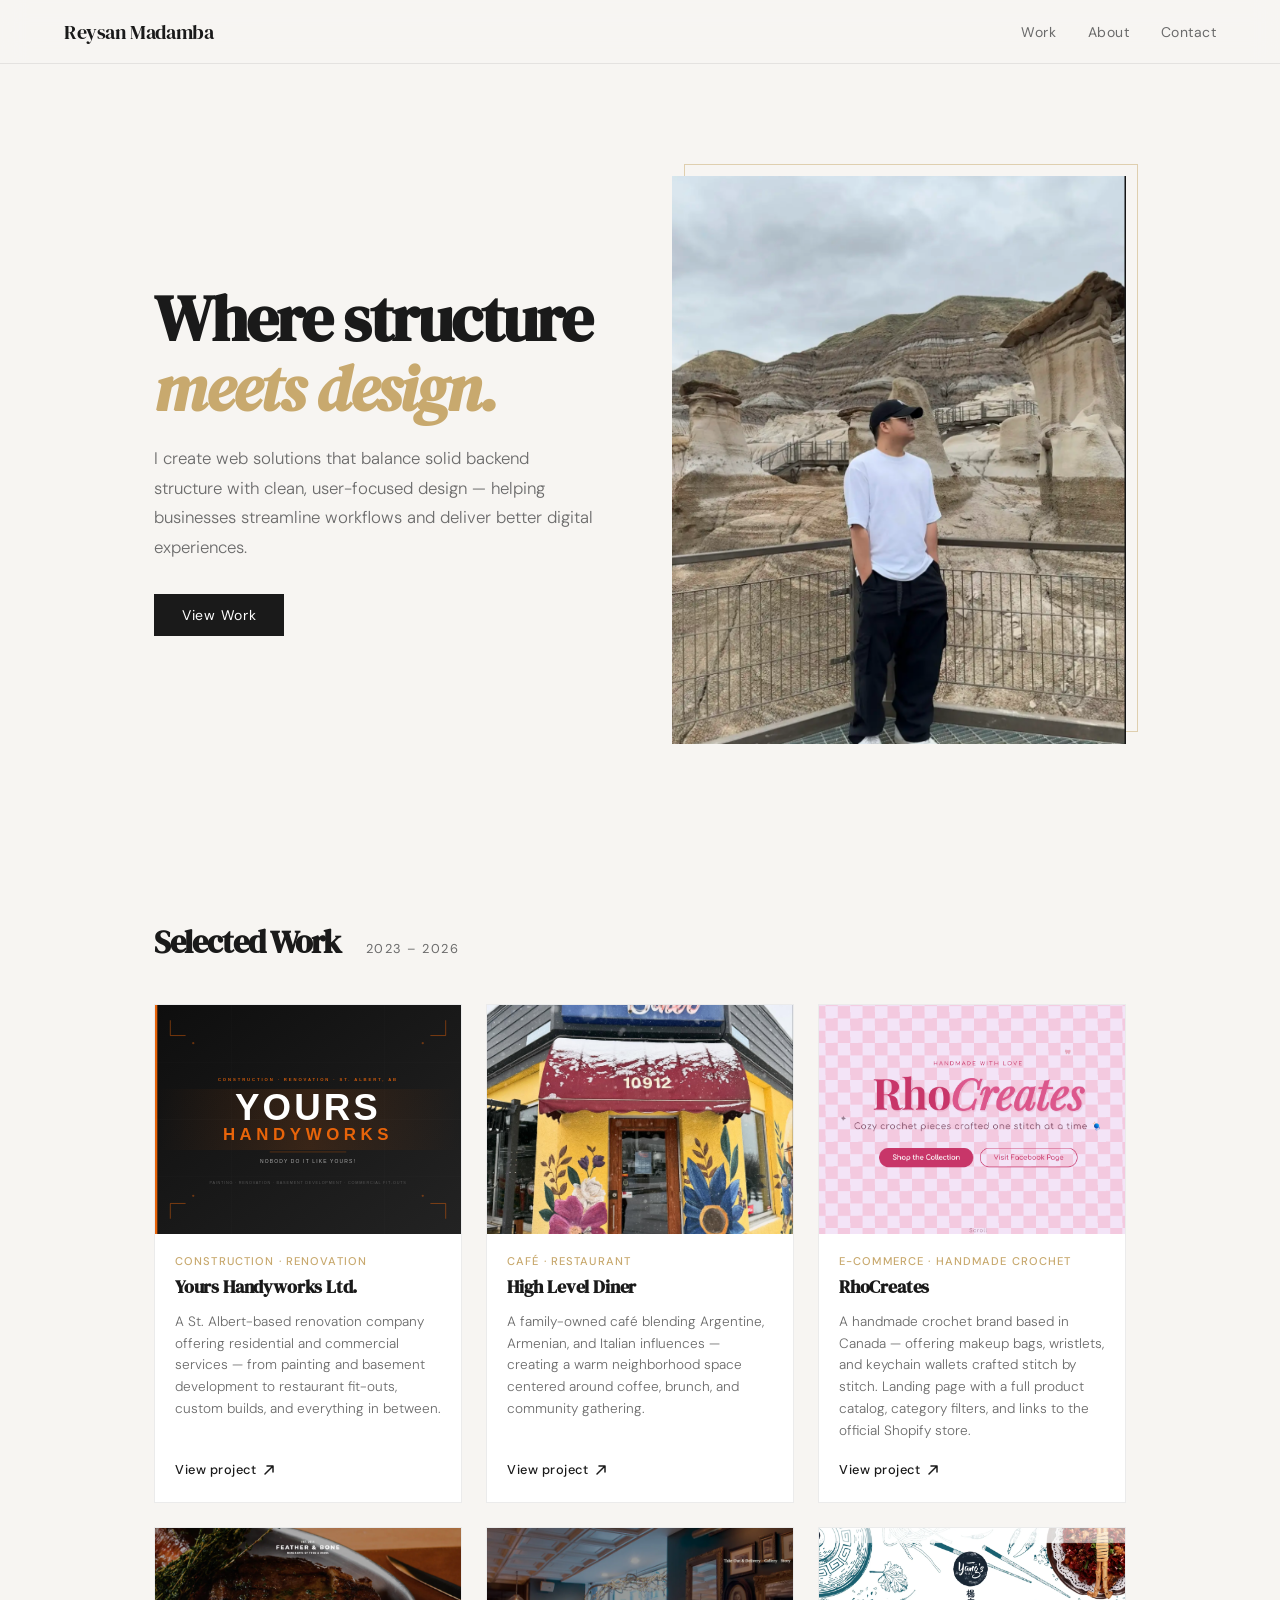
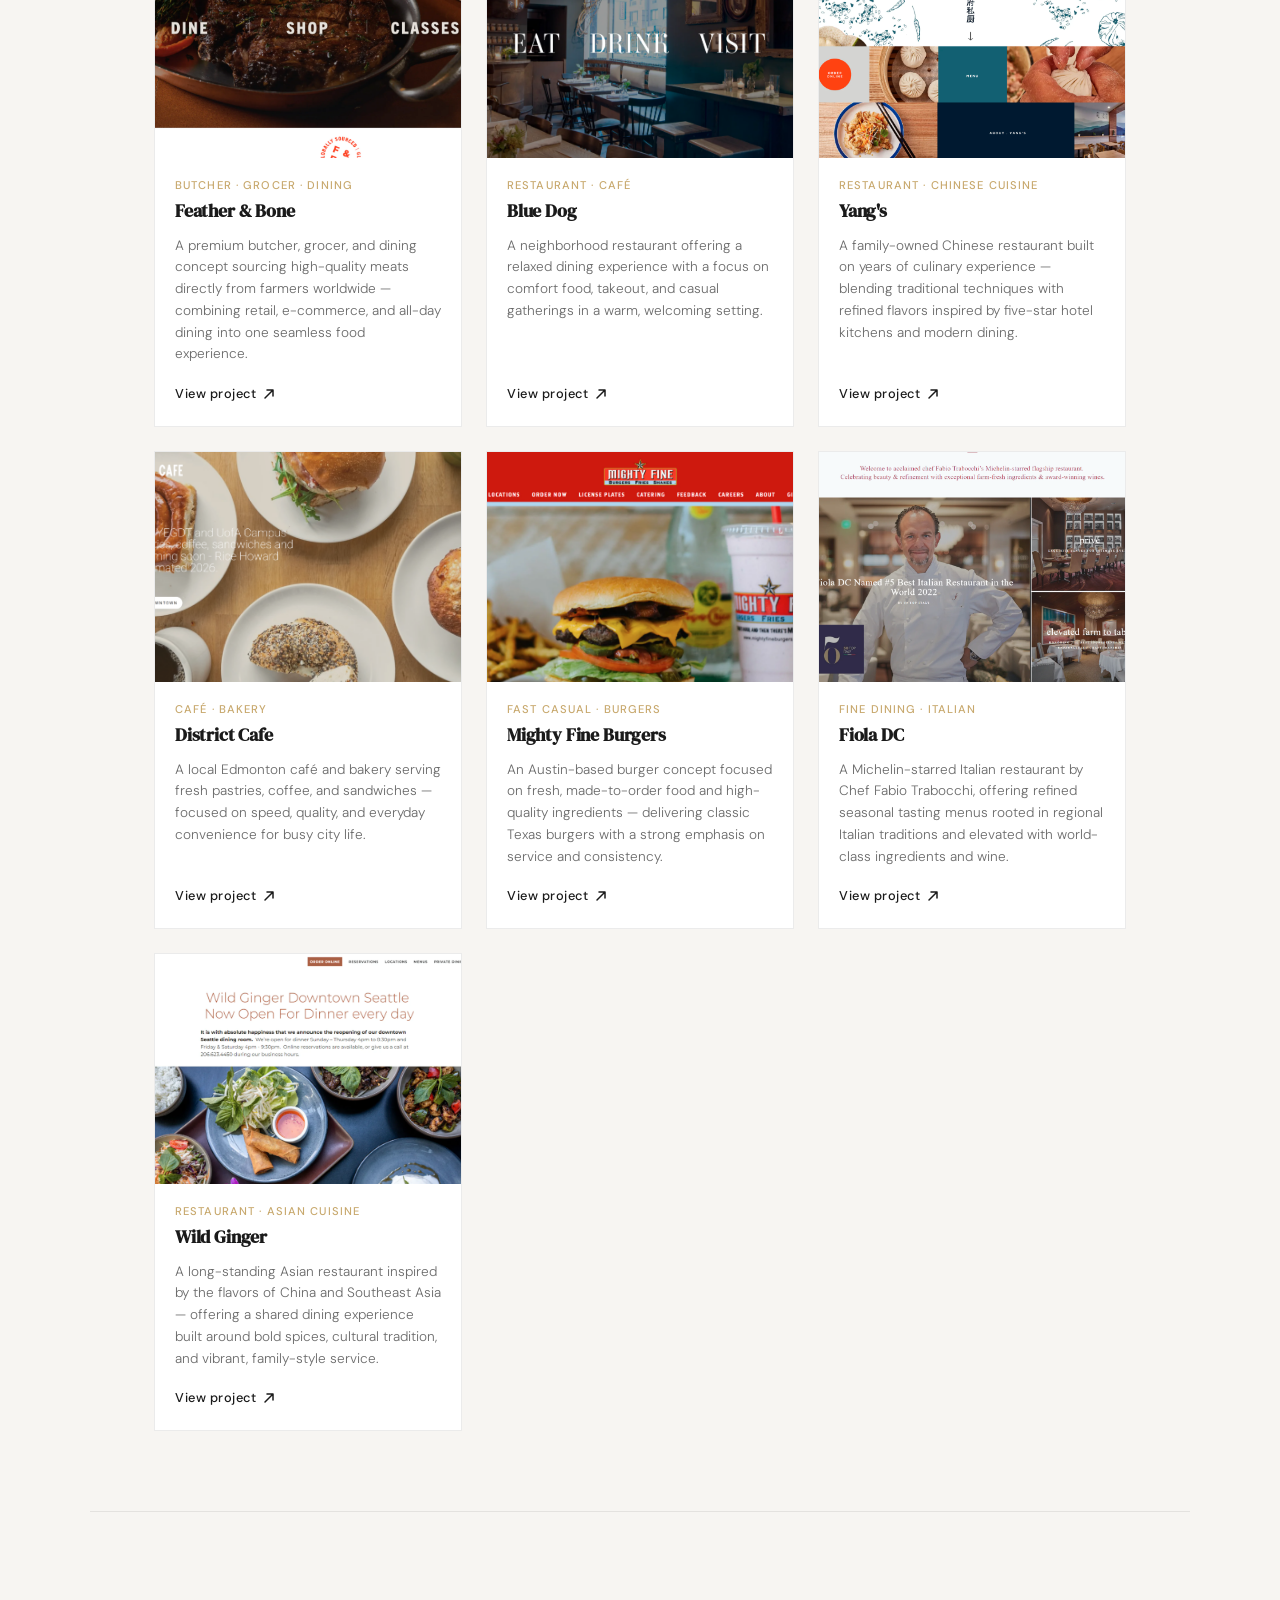
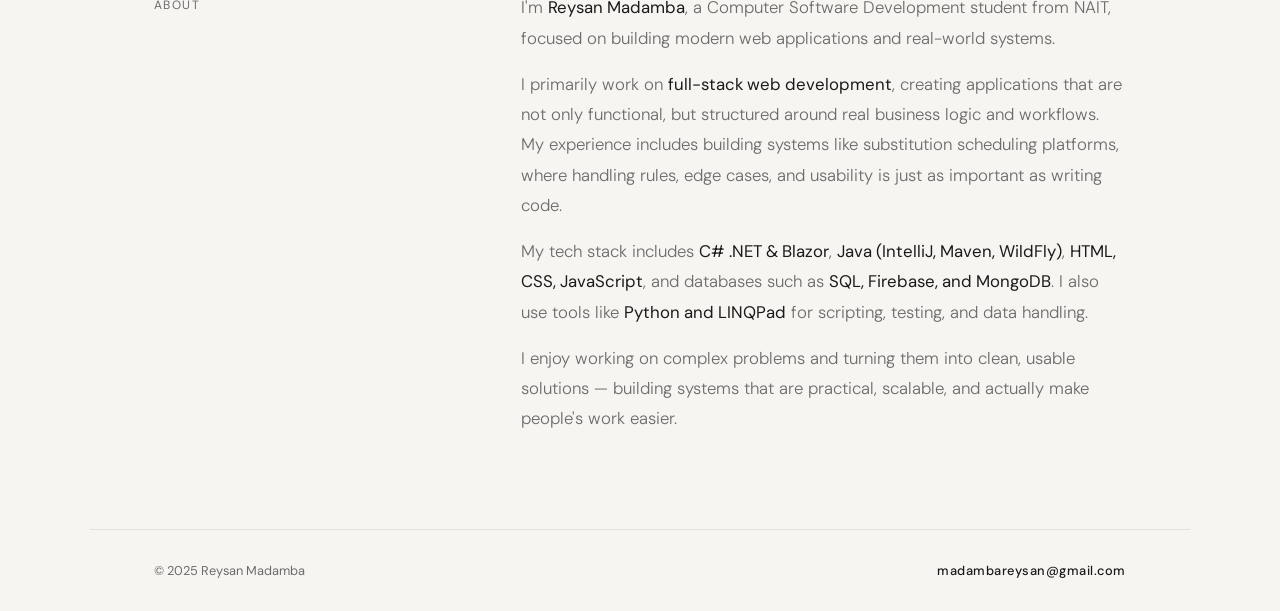
==== commit 9217704f: "rhocreates add" ====
--- a/index.html
+++ b/index.html
@@ -50,7 +50,7 @@
             <!-- Card 1 — Yours Handyworks -->
             <a class="card" href="yourshandyworks/index.html" target="_blank" rel="noopener">
                 <div class="card-thumb">
-                    <img src="img/yourshandyworks.svg" alt="Yours Handyworks Ltd."
+                    <img src="img/yourshandyworks-card.svg" alt="Yours Handyworks Ltd."
                         onerror="this.style.display='none';this.parentElement.style.background='#0E0E0E';" />
                 </div>
                 <div class="card-body">
@@ -94,17 +94,19 @@
                 </div>
             </a>
 
-            <!-- Card 3 — Fat Choy NYC -->
-            <a class="card" href="https://www.fatchoynyc.com/" target="_blank" rel="noopener">
-                <div class="card-thumb">
-                    <img src="img/fatchoy.png" alt="Fatchoy NYC" />
-                </div>
-                <div class="card-body">
-                    <span class="card-tag">Restaurant · Vegan Chinese</span>
-                    <h3 class="card-title">Fat Choy NYC</h3>
-                    <p class="card-desc">
-                        A modern Chinese vegan concept featuring bold, comfort-driven dishes like mushroom sloppy buns
-                        and rice rolls — blending playful flavors with a casual, street-inspired dining experience.
+
+            <!-- Card 3 — RhoCreates -->
+            <a class="card" href="rhocreates/index.html" target="_blank" rel="noopener">
+                <div class="card-thumb">
+                    <img src="img/rhocreates.png" alt="RhoCreates" />
+                </div>
+                <div class="card-body">
+                    <span class="card-tag">E-Commerce · Handmade Crochet</span>
+                    <h3 class="card-title">RhoCreates</h3>
+                    <p class="card-desc">
+                        A handmade crochet brand based in Canada — offering makeup bags, wristlets,
+                        and keychain wallets crafted stitch by stitch. Landing page with a full
+                        product catalog, category filters, and links to the official Shopify store.
                     </p>
                     <span class="card-link">
                         View project
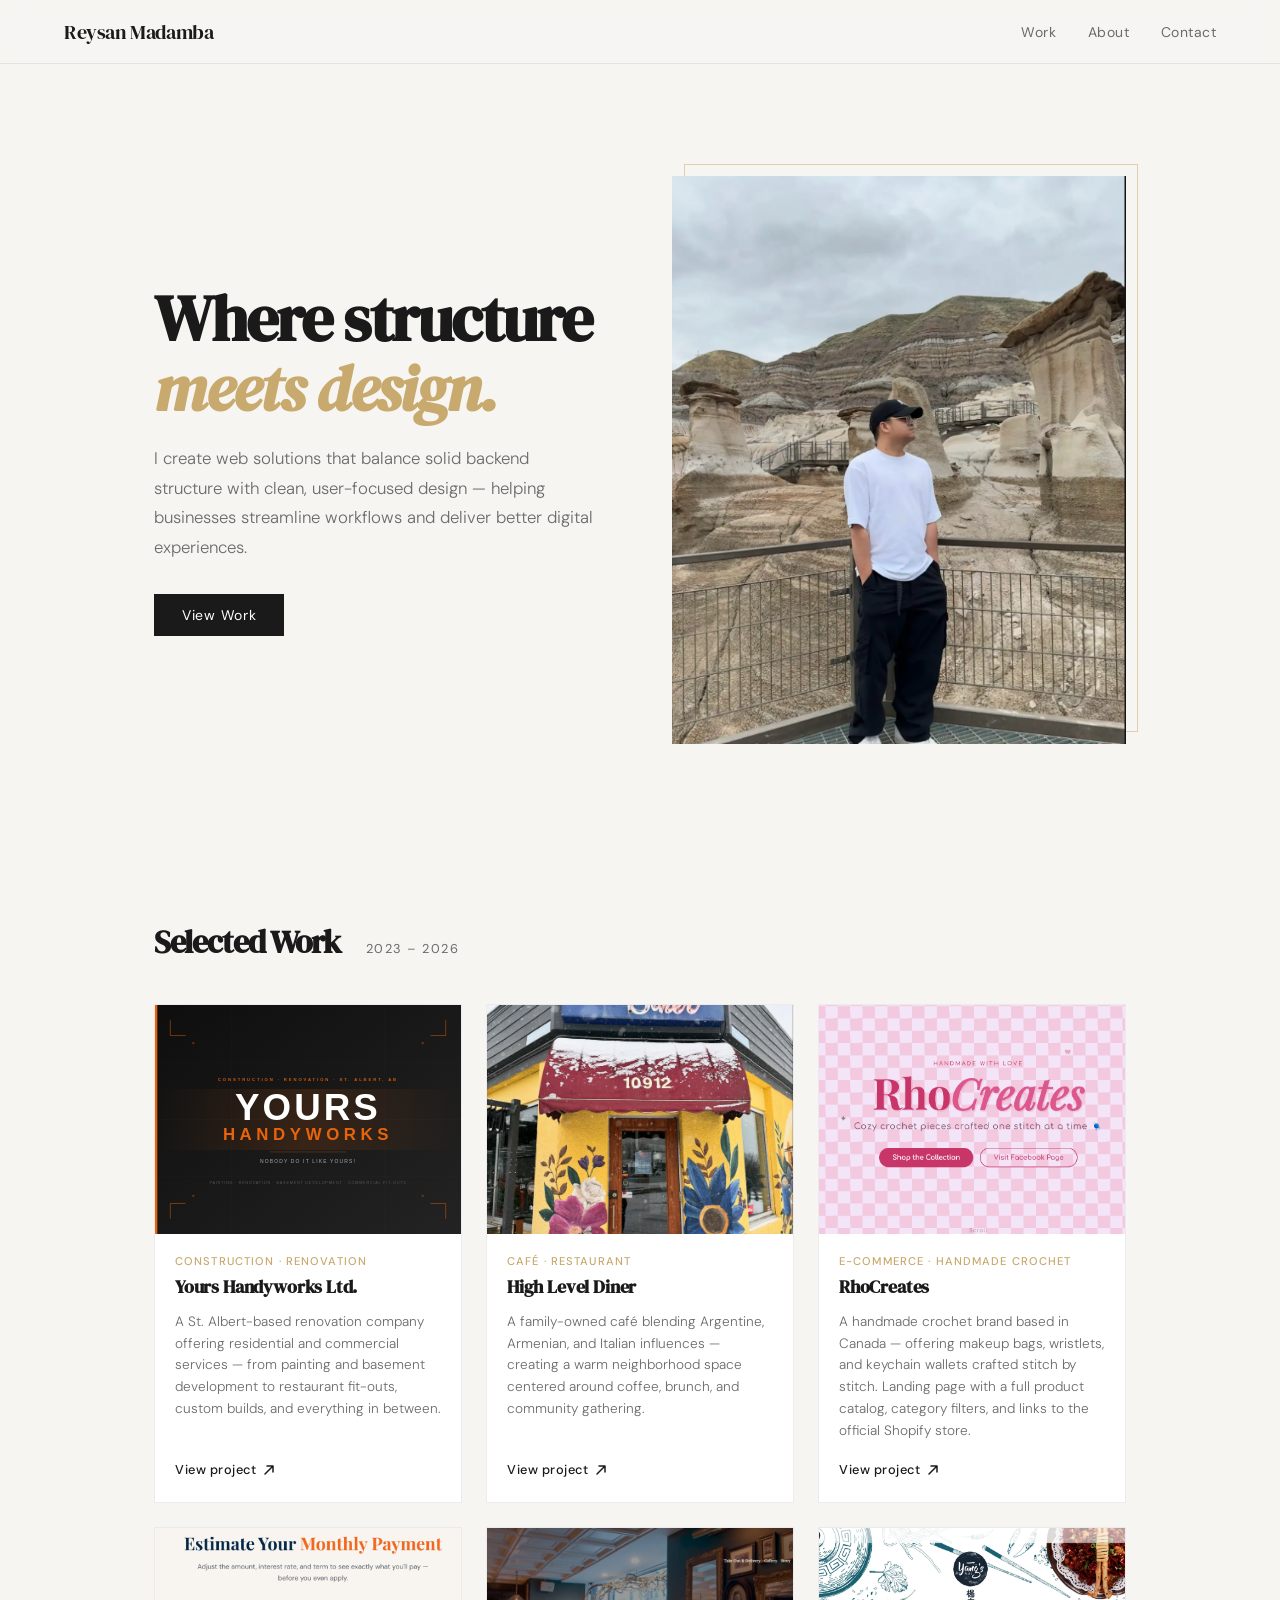
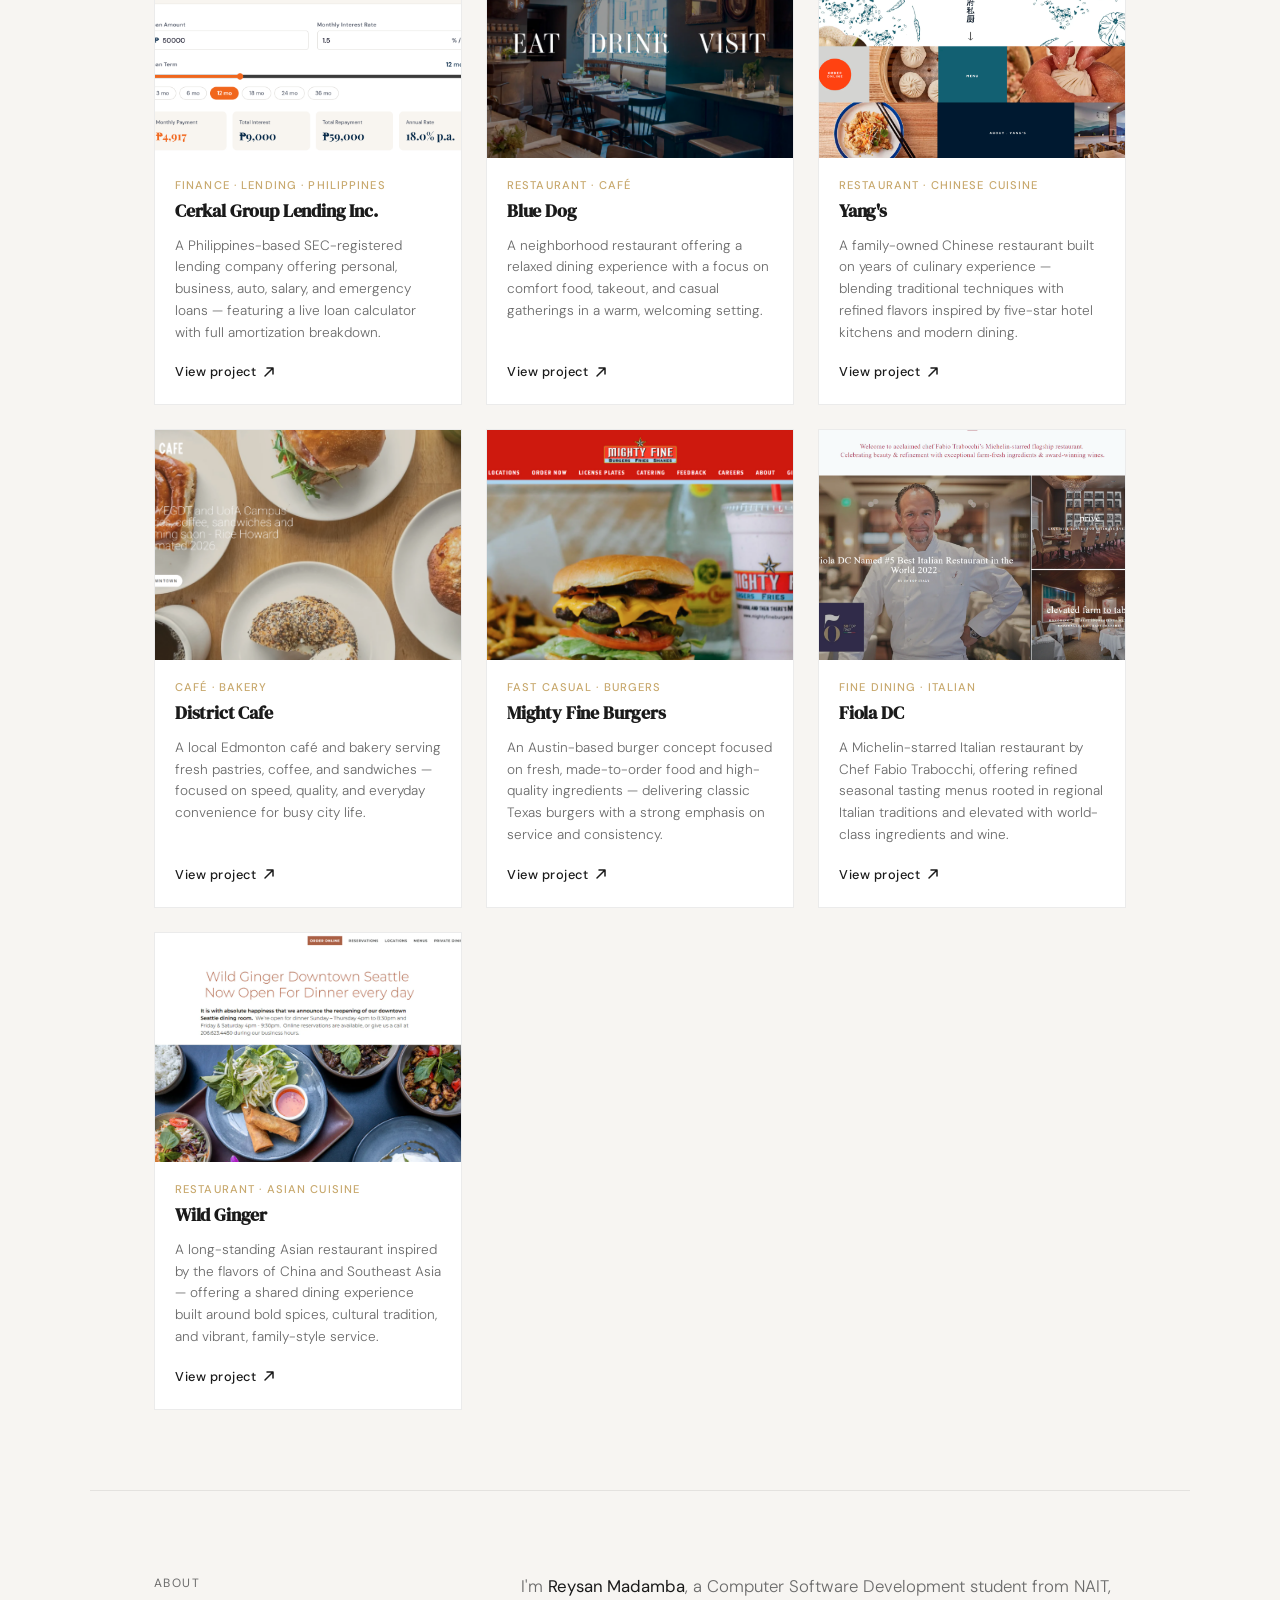
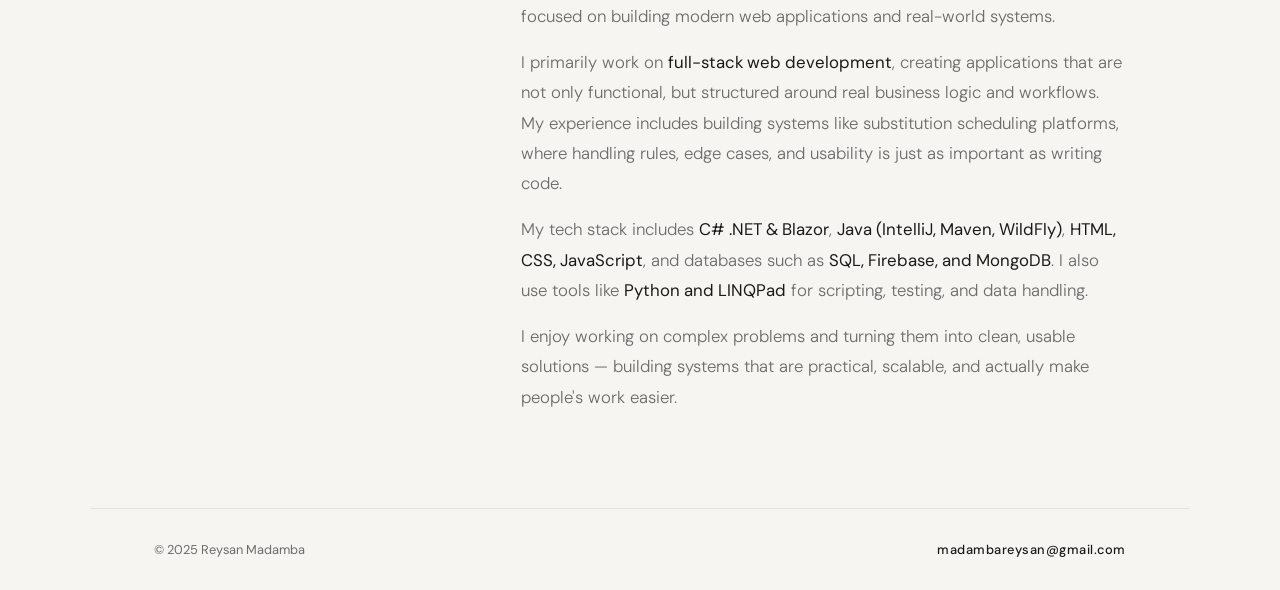
==== commit 719dfb89: "cerkal added" ====
--- a/index.html
+++ b/index.html
@@ -94,7 +94,6 @@
                 </div>
             </a>
 
-
             <!-- Card 3 — RhoCreates -->
             <a class="card" href="rhocreates/index.html" target="_blank" rel="noopener">
                 <div class="card-thumb">
@@ -118,18 +117,19 @@
                 </div>
             </a>
 
-            <!-- Card 4 — Feather & Bone -->
-            <a class="card" href="https://featherandbone.com.hk/" target="_blank" rel="noopener">
-                <div class="card-thumb">
-                    <img src="img/Feather & Bone.png" alt="Feather & Bone" />
-                </div>
-                <div class="card-body">
-                    <span class="card-tag">Butcher · Grocer · Dining</span>
-                    <h3 class="card-title">Feather &amp; Bone</h3>
-                    <p class="card-desc">
-                        A premium butcher, grocer, and dining concept sourcing high-quality meats directly
-                        from farmers worldwide — combining retail, e-commerce, and all-day dining into one
-                        seamless food experience.
+            <!-- Card 4 — Cerkal Group Lending -->
+            <a class="card" href="cerkal/index.html" target="_blank" rel="noopener">
+                <div class="card-thumb">
+                    <img src="img/cerkal.png" alt="Cerkal Group Lending Inc."
+                        onerror="this.style.display='none';this.parentElement.style.background='#0a2647';" />
+                </div>
+                <div class="card-body">
+                    <span class="card-tag">Finance · Lending · Philippines</span>
+                    <h3 class="card-title">Cerkal Group Lending Inc.</h3>
+                    <p class="card-desc">
+                        A Philippines-based SEC-registered lending company offering personal, business,
+                        auto, salary, and emergency loans — featuring a live loan calculator with
+                        full amortization breakdown.
                     </p>
                     <span class="card-link">
                         View project
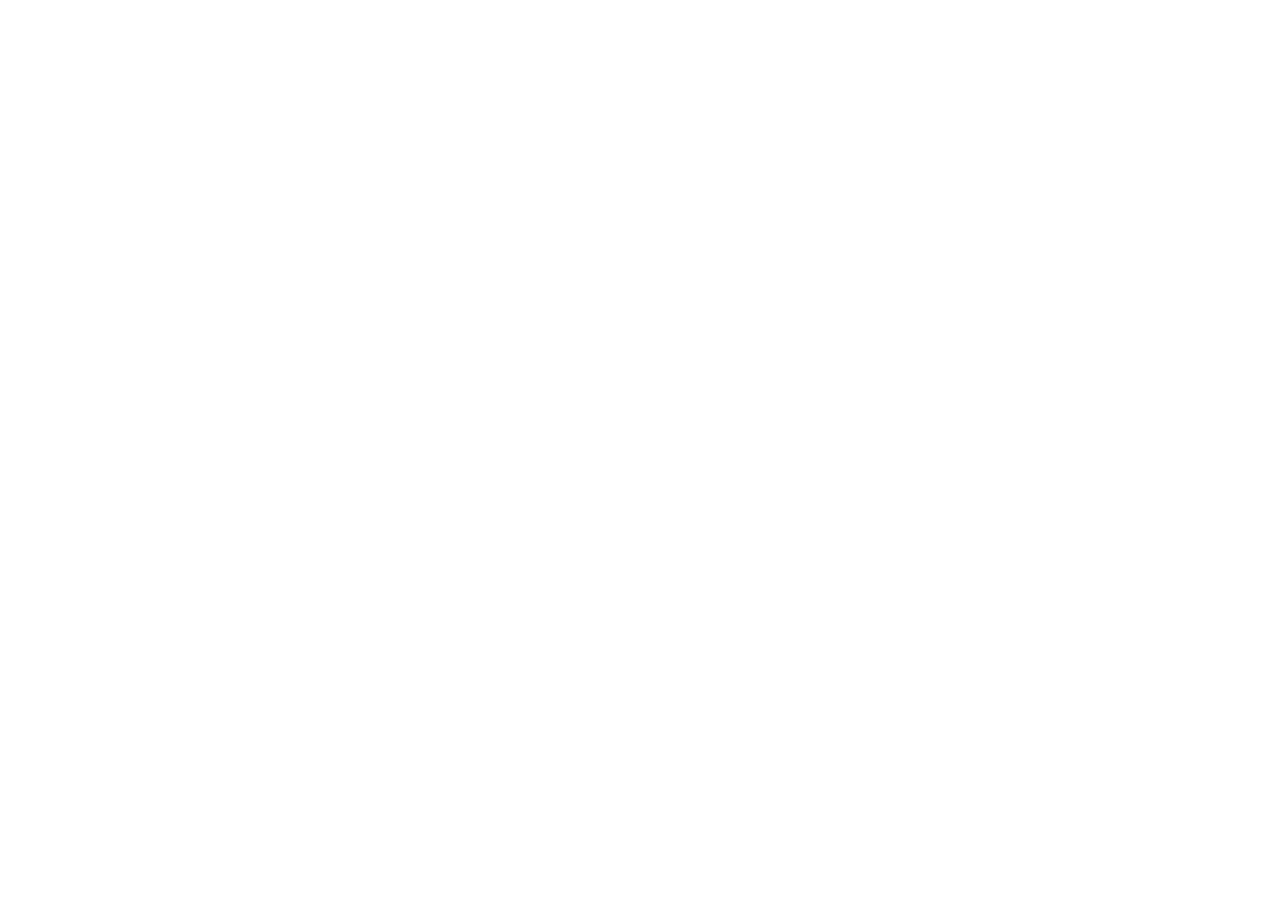
==== commit 968c416a: "redirect" ====
--- a/index.html
+++ b/index.html
@@ -2,321 +2,17 @@
 <html lang="en">
 
 <head>
-    <meta charset="UTF-8" />
-    <meta name="viewport" content="width=device-width, initial-scale=1.0" />
-    <title>Portfolio</title>
-    <link
-        href="https://fonts.googleapis.com/css2?family=DM+Serif+Display:ital@0;1&family=DM+Sans:wght@300;400;500&display=swap"
-        rel="stylesheet" />
-    <link rel="stylesheet" href="style.css" />
+    <meta charset="UTF-8">
+    <meta http-equiv="refresh" content="0; url=https://reysan.ca">
+    <link rel="canonical" href="https://reysan.ca">
+    <title>Redirecting to reysan.ca</title>
+    <script>
+        window.location.replace("https://reysan.ca");
+    </script>
 </head>
 
 <body>
-
-    <!-- NAV -->
-    <nav>
-        <a class="nav-logo" href="#">Reysan Madamba</a>
-        <ul class="nav-links">
-            <li><a href="#work">Work</a></li>
-            <li><a href="#about">About</a></li>
-            <li><a href="mailto:your@email.com">Contact</a></li>
-        </ul>
-    </nav>
-
-    <!-- HERO -->
-    <section class="hero">
-        <div class="hero-text">
-            <h1>Where structure<br /><em>meets design.</em></h1>
-            <p>
-                I create web solutions that balance solid backend structure with clean, user-focused design —
-                helping businesses streamline workflows and deliver better digital experiences.
-            </p>
-            <a class="hero-cta" href="#work">View Work</a>
-        </div>
-        <div class="hero-photo">
-            <img src="img/my-photo.png" alt="Portrait photo" />
-        </div>
-    </section>
-
-    <!-- WORK -->
-    <section class="work-section" id="work">
-        <div class="section-header">
-            <h2>Selected Work</h2>
-            <span>2023 – 2026</span>
-        </div>
-
-        <div class="grid">
-
-            <!-- Card 1 — Yours Handyworks -->
-            <a class="card" href="yourshandyworks/index.html" target="_blank" rel="noopener">
-                <div class="card-thumb">
-                    <img src="img/yourshandyworks-card.svg" alt="Yours Handyworks Ltd."
-                        onerror="this.style.display='none';this.parentElement.style.background='#0E0E0E';" />
-                </div>
-                <div class="card-body">
-                    <span class="card-tag">Construction · Renovation</span>
-                    <h3 class="card-title">Yours Handyworks Ltd.</h3>
-                    <p class="card-desc">
-                        A St. Albert-based renovation company offering residential and commercial
-                        services — from painting and basement development to restaurant fit-outs,
-                        custom builds, and everything in between.
-                    </p>
-                    <span class="card-link">
-                        View project
-                        <svg width="12" height="12" viewBox="0 0 12 12" fill="none" xmlns="http://www.w3.org/2000/svg">
-                            <path d="M2 10L10 2M10 2H4M10 2V8" stroke="currentColor" stroke-width="1.5"
-                                stroke-linecap="round" stroke-linejoin="round" />
-                        </svg>
-                    </span>
-                </div>
-            </a>
-
-            <!-- Card 2 — High Level Diner -->
-            <a class="card" href="highlevel/highlevel-home.html">
-                <div class="card-thumb">
-                    <img src="highlevel/img/cover.jpg" alt="High Level Diner" />
-                </div>
-                <div class="card-body">
-                    <span class="card-tag">Café · Restaurant</span>
-                    <h3 class="card-title">High Level Diner</h3>
-                    <p class="card-desc">
-                        A family-owned café blending Argentine, Armenian, and Italian influences —
-                        creating a warm neighborhood space centered around coffee, brunch, and
-                        community gathering.
-                    </p>
-                    <span class="card-link">
-                        View project
-                        <svg width="12" height="12" viewBox="0 0 12 12" fill="none" xmlns="http://www.w3.org/2000/svg">
-                            <path d="M2 10L10 2M10 2H4M10 2V8" stroke="currentColor" stroke-width="1.5"
-                                stroke-linecap="round" stroke-linejoin="round" />
-                        </svg>
-                    </span>
-                </div>
-            </a>
-
-            <!-- Card 3 — RhoCreates -->
-            <a class="card" href="rhocreates/index.html" target="_blank" rel="noopener">
-                <div class="card-thumb">
-                    <img src="img/rhocreates.png" alt="RhoCreates" />
-                </div>
-                <div class="card-body">
-                    <span class="card-tag">E-Commerce · Handmade Crochet</span>
-                    <h3 class="card-title">RhoCreates</h3>
-                    <p class="card-desc">
-                        A handmade crochet brand based in Canada — offering makeup bags, wristlets,
-                        and keychain wallets crafted stitch by stitch. Landing page with a full
-                        product catalog, category filters, and links to the official Shopify store.
-                    </p>
-                    <span class="card-link">
-                        View project
-                        <svg width="12" height="12" viewBox="0 0 12 12" fill="none" xmlns="http://www.w3.org/2000/svg">
-                            <path d="M2 10L10 2M10 2H4M10 2V8" stroke="currentColor" stroke-width="1.5"
-                                stroke-linecap="round" stroke-linejoin="round" />
-                        </svg>
-                    </span>
-                </div>
-            </a>
-
-            <!-- Card 4 — Cerkal Group Lending -->
-            <a class="card" href="cerkal/index.html" target="_blank" rel="noopener">
-                <div class="card-thumb">
-                    <img src="img/cerkal.png" alt="Cerkal Group Lending Inc."
-                        onerror="this.style.display='none';this.parentElement.style.background='#0a2647';" />
-                </div>
-                <div class="card-body">
-                    <span class="card-tag">Finance · Lending · Philippines</span>
-                    <h3 class="card-title">Cerkal Group Lending Inc.</h3>
-                    <p class="card-desc">
-                        A Philippines-based SEC-registered lending company offering personal, business,
-                        auto, salary, and emergency loans — featuring a live loan calculator with
-                        full amortization breakdown.
-                    </p>
-                    <span class="card-link">
-                        View project
-                        <svg width="12" height="12" viewBox="0 0 12 12" fill="none" xmlns="http://www.w3.org/2000/svg">
-                            <path d="M2 10L10 2M10 2H4M10 2V8" stroke="currentColor" stroke-width="1.5"
-                                stroke-linecap="round" stroke-linejoin="round" />
-                        </svg>
-                    </span>
-                </div>
-            </a>
-
-            <!-- Card 5 — Blue Dog -->
-            <a class="card" href="https://www.bluedognyc.com" target="_blank" rel="noopener">
-                <div class="card-thumb">
-                    <img src="img/bluedog.png" alt="Blue Dog NYC" />
-                </div>
-                <div class="card-body">
-                    <span class="card-tag">Restaurant · Café</span>
-                    <h3 class="card-title">Blue Dog</h3>
-                    <p class="card-desc">
-                        A neighborhood restaurant offering a relaxed dining experience with a focus on
-                        comfort food, takeout, and casual gatherings in a warm, welcoming setting.
-                    </p>
-                    <span class="card-link">
-                        View project
-                        <svg width="12" height="12" viewBox="0 0 12 12" fill="none" xmlns="http://www.w3.org/2000/svg">
-                            <path d="M2 10L10 2M10 2H4M10 2V8" stroke="currentColor" stroke-width="1.5"
-                                stroke-linecap="round" stroke-linejoin="round" />
-                        </svg>
-                    </span>
-                </div>
-            </a>
-
-            <!-- Card 6 — Yang's -->
-            <a class="card" href="https://www.yangs.com.au/" target="_blank" rel="noopener">
-                <div class="card-thumb">
-                    <img src="img/yang.png" alt="Yang's Restaurant" />
-                </div>
-                <div class="card-body">
-                    <span class="card-tag">Restaurant · Chinese Cuisine</span>
-                    <h3 class="card-title">Yang's</h3>
-                    <p class="card-desc">
-                        A family-owned Chinese restaurant built on years of culinary experience —
-                        blending traditional techniques with refined flavors inspired by five-star
-                        hotel kitchens and modern dining.
-                    </p>
-                    <span class="card-link">
-                        View project
-                        <svg width="12" height="12" viewBox="0 0 12 12" fill="none" xmlns="http://www.w3.org/2000/svg">
-                            <path d="M2 10L10 2M10 2H4M10 2V8" stroke="currentColor" stroke-width="1.5"
-                                stroke-linecap="round" stroke-linejoin="round" />
-                        </svg>
-                    </span>
-                </div>
-            </a>
-
-            <!-- Card 7 — District Cafe -->
-            <a class="card" href="https://districtcafe.ca/" target="_blank" rel="noopener">
-                <div class="card-thumb">
-                    <img src="img/distric-cafe.png" alt="District Cafe & Bakery" />
-                </div>
-                <div class="card-body">
-                    <span class="card-tag">Café · Bakery</span>
-                    <h3 class="card-title">District Cafe</h3>
-                    <p class="card-desc">
-                        A local Edmonton café and bakery serving fresh pastries, coffee, and sandwiches —
-                        focused on speed, quality, and everyday convenience for busy city life.
-                    </p>
-                    <span class="card-link">
-                        View project
-                        <svg width="12" height="12" viewBox="0 0 12 12" fill="none" xmlns="http://www.w3.org/2000/svg">
-                            <path d="M2 10L10 2M10 2H4M10 2V8" stroke="currentColor" stroke-width="1.5"
-                                stroke-linecap="round" stroke-linejoin="round" />
-                        </svg>
-                    </span>
-                </div>
-            </a>
-
-            <!-- Card 8 — Mighty Fine Burgers -->
-            <a class="card" href="https://www.mightyfineburgers.com/" target="_blank" rel="noopener">
-                <div class="card-thumb">
-                    <img src="img/mighty-fine.png" alt="Mighty Fine Burgers" />
-                </div>
-                <div class="card-body">
-                    <span class="card-tag">Fast Casual · Burgers</span>
-                    <h3 class="card-title">Mighty Fine Burgers</h3>
-                    <p class="card-desc">
-                        An Austin-based burger concept focused on fresh, made-to-order food and high-quality ingredients
-                        —
-                        delivering classic Texas burgers with a strong emphasis on service and consistency.
-                    </p>
-                    <span class="card-link">
-                        View project
-                        <svg width="12" height="12" viewBox="0 0 12 12" fill="none" xmlns="http://www.w3.org/2000/svg">
-                            <path d="M2 10L10 2M10 2H4M10 2V8" stroke="currentColor" stroke-width="1.5"
-                                stroke-linecap="round" stroke-linejoin="round" />
-                        </svg>
-                    </span>
-                </div>
-            </a>
-
-            <!-- Card 9 — Fiola DC -->
-            <a class="card" href="https://www.fioladc.com/" target="_blank" rel="noopener">
-                <div class="card-thumb">
-                    <img src="img/fiola.png" alt="Fiola DC" />
-                </div>
-                <div class="card-body">
-                    <span class="card-tag">Fine Dining · Italian</span>
-                    <h3 class="card-title">Fiola DC</h3>
-                    <p class="card-desc">
-                        A Michelin-starred Italian restaurant by Chef Fabio Trabocchi, offering refined
-                        seasonal tasting menus rooted in regional Italian traditions and elevated with
-                        world-class ingredients and wine.
-                    </p>
-                    <span class="card-link">
-                        View project
-                        <svg width="12" height="12" viewBox="0 0 12 12" fill="none" xmlns="http://www.w3.org/2000/svg">
-                            <path d="M2 10L10 2M10 2H4M10 2V8" stroke="currentColor" stroke-width="1.5"
-                                stroke-linecap="round" stroke-linejoin="round" />
-                        </svg>
-                    </span>
-                </div>
-            </a>
-
-            <!-- Card 10 — Wild Ginger -->
-            <a class="card" href="https://www.wildginger.net/" target="_blank" rel="noopener">
-                <div class="card-thumb">
-                    <img src="img/wild-ginger.png" alt="Wild Ginger" />
-                </div>
-                <div class="card-body">
-                    <span class="card-tag">Restaurant · Asian Cuisine</span>
-                    <h3 class="card-title">Wild Ginger</h3>
-                    <p class="card-desc">
-                        A long-standing Asian restaurant inspired by the flavors of China and Southeast Asia —
-                        offering a shared dining experience built around bold spices, cultural tradition,
-                        and vibrant, family-style service.
-                    </p>
-                    <span class="card-link">
-                        View project
-                        <svg width="12" height="12" viewBox="0 0 12 12" fill="none" xmlns="http://www.w3.org/2000/svg">
-                            <path d="M2 10L10 2M10 2H4M10 2V8" stroke="currentColor" stroke-width="1.5"
-                                stroke-linecap="round" stroke-linejoin="round" />
-                        </svg>
-                    </span>
-                </div>
-            </a>
-
-        </div>
-    </section>
-
-    <!-- ABOUT -->
-    <section class="about-section" id="about">
-        <span class="about-label">About</span>
-        <div class="about-content">
-            <p>
-                I'm <strong>Reysan Madamba</strong>, a Computer Software Development student from NAIT,
-                focused on building modern web applications and real-world systems.
-            </p>
-
-            <p>
-                I primarily work on <strong>full-stack web development</strong>, creating applications that
-                are not only functional, but structured around real business logic and workflows.
-                My experience includes building systems like substitution scheduling platforms,
-                where handling rules, edge cases, and usability is just as important as writing code.
-            </p>
-
-            <p>
-                My tech stack includes <strong>C# .NET & Blazor</strong>, <strong>Java (IntelliJ, Maven,
-                    WildFly)</strong>,
-                <strong>HTML, CSS, JavaScript</strong>, and databases such as <strong>SQL, Firebase, and
-                    MongoDB</strong>.
-                I also use tools like <strong>Python and LINQPad</strong> for scripting, testing, and data handling.
-            </p>
-
-            <p>
-                I enjoy working on complex problems and turning them into clean, usable solutions —
-                building systems that are practical, scalable, and actually make people's work easier.
-            </p>
-        </div>
-    </section>
-
-    <!-- FOOTER -->
-    <footer>
-        <p>&copy; 2025 Reysan Madamba</p>
-        <a href="mailto:your@email.com">madambareysan@gmail.com</a>
-    </footer>
-
+    <p>This site has moved. Redirecting to <a href="https://reysan.ca">reysan.ca</a>.</p>
 </body>
 
 </html>
